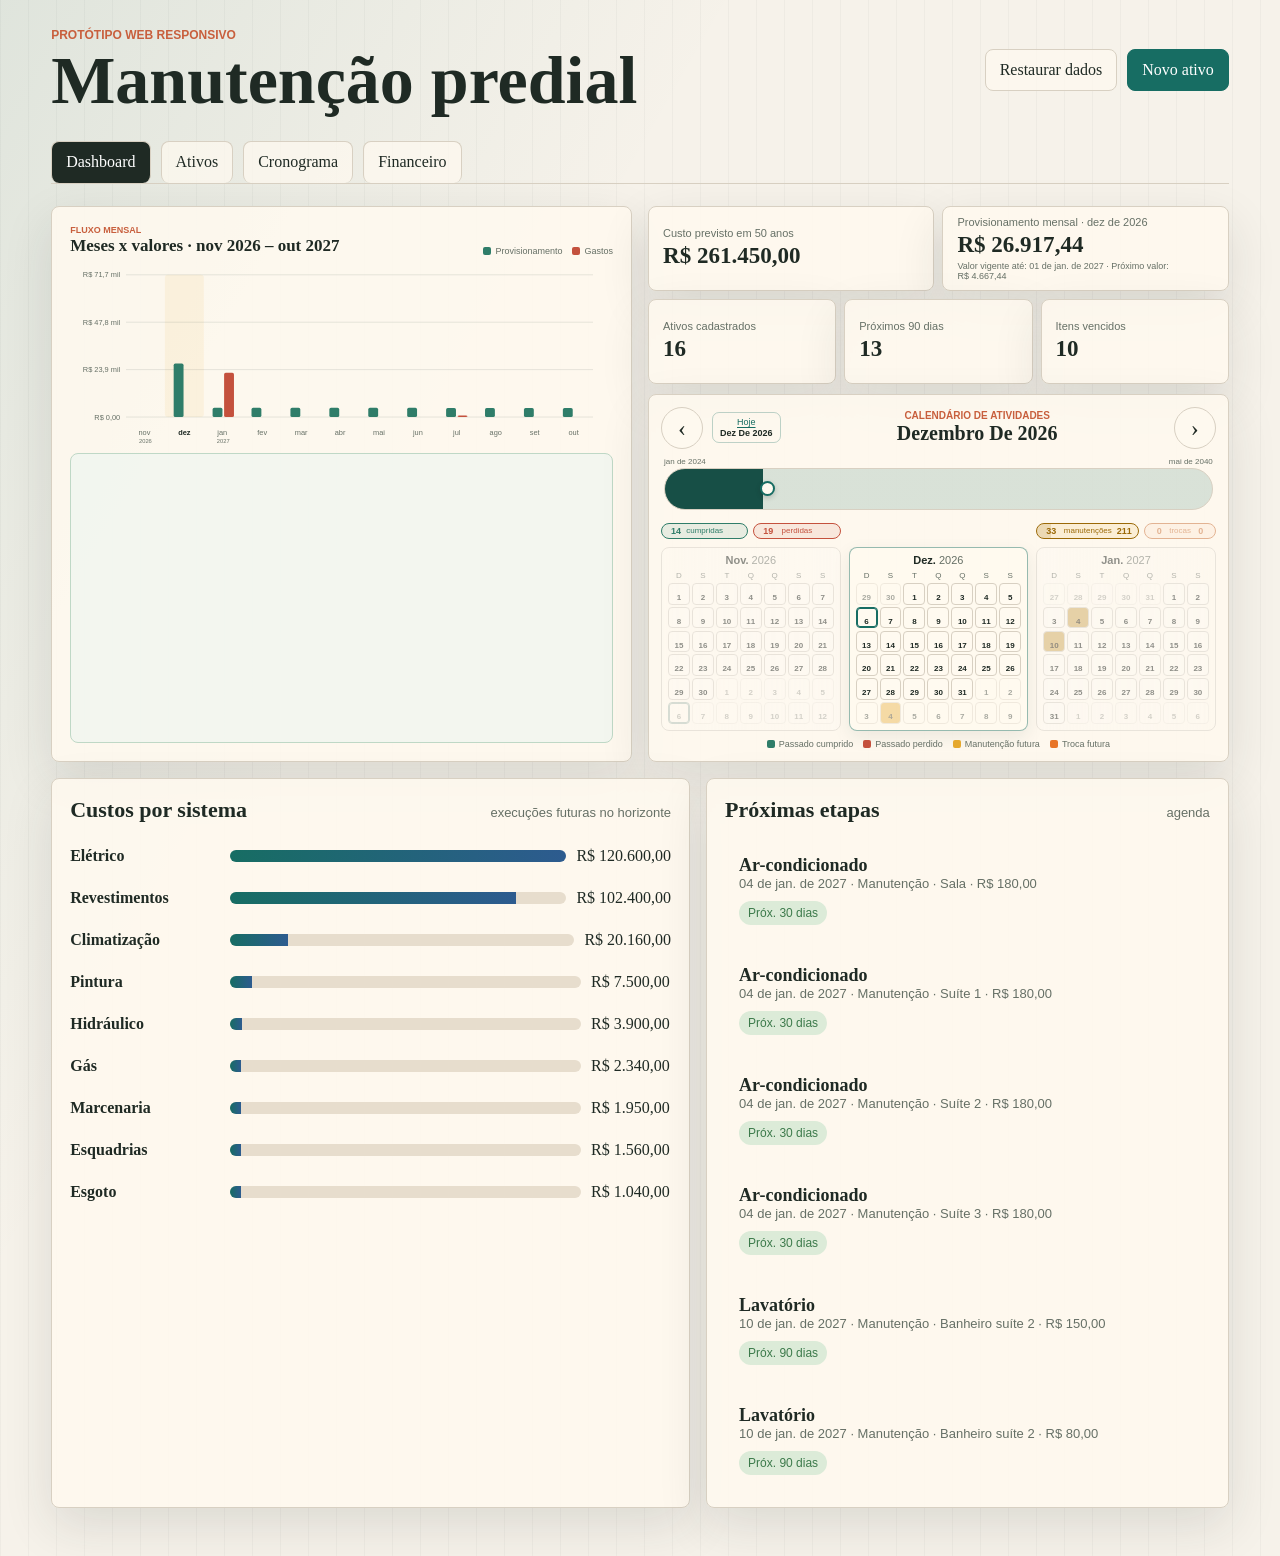
==== prototipo-manutencao-web/index.html @ 2c342749 "prototipo iniciado prototipo web based para app de gestao de manutencao predial." ====
<!doctype html>
<html lang="pt-BR">
  <head>
    <meta charset="utf-8" />
    <meta name="viewport" content="width=device-width, initial-scale=1" />
    <title>Manutencao Predial</title>
    <link rel="stylesheet" href="./styles.css" />
  </head>
  <body>
    <header class="app-header">
      <div>
        <p class="eyebrow">Protótipo web responsivo</p>
        <h1>Manutenção predial</h1>
      </div>
      <div class="header-actions">
        <button class="ghost-button" id="reset-data" type="button">Restaurar dados</button>
        <button class="primary-button" id="new-asset" type="button">Novo ativo</button>
      </div>
    </header>

    <main>
      <nav class="tabs" aria-label="Seções do aplicativo">
        <button class="tab active" data-view="dashboard" type="button">Dashboard</button>
        <button class="tab" data-view="assets" type="button">Ativos</button>
        <button class="tab" data-view="timeline" type="button">Cronograma</button>
        <button class="tab" data-view="finance" type="button">Financeiro</button>
      </nav>

      <section class="view active" id="dashboard-view">
        <div class="dashboard-overview">
          <section class="panel dashboard-chart-panel">
            <div class="dashboard-chart-header">
              <div>
                <p class="eyebrow">Fluxo mensal</p>
                <h2 id="dashboard-chart-title"></h2>
              </div>
              <div class="dashboard-chart-legend" aria-label="Legenda do gráfico">
                <span><i class="provision"></i>Provisionamento</span>
                <span><i class="execution"></i>Gastos</span>
              </div>
            </div>
            <div id="dashboard-monthly-chart" class="dashboard-monthly-chart"></div>
            <div id="calendar-detail" class="calendar-detail dashboard-action-detail"></div>
          </section>
          <div class="dashboard-finance-summary">
            <div class="kpi-grid" id="kpi-grid"></div>
            <section class="panel calendar-panel">
              <div class="calendar-header">
                <button class="icon-button" id="calendar-prev" type="button" aria-label="Mês anterior">‹</button>
                <button class="calendar-today-button" id="calendar-today" type="button">
                  <span>Hoje</span>
                  <strong id="calendar-today-date"></strong>
                </button>
                <div>
                  <p class="eyebrow">Calendário de atividades</p>
                  <h2 id="calendar-title"></h2>
                </div>
                <button class="icon-button" id="calendar-next" type="button" aria-label="Próximo mês">›</button>
              </div>
              <div class="calendar-slider-wrap">
                <div class="calendar-slider-labels">
                  <span id="calendar-slider-min"></span>
                  <span id="calendar-slider-max"></span>
                </div>
                <input id="calendar-slider" type="range" min="0" max="0" value="0" step="1" aria-label="Navegar pelo período do planejamento" />
              </div>
              <div id="calendar-flow-summary" class="calendar-flow-summary"></div>
              <div id="calendar-months" class="calendar-months"></div>
              <div class="calendar-legend" aria-label="Legenda do calendário">
                <span><i class="completed"></i>Passado cumprido</span>
                <span><i class="missed"></i>Passado perdido</span>
                <span><i class="future-maintenance"></i>Manutenção futura</span>
                <span><i class="future-replacement"></i>Troca futura</span>
              </div>
            </section>
          </div>
        </div>
        <div class="panel-grid">
          <section class="panel">
            <div class="panel-title">
              <h2>Custos por sistema</h2>
              <span>execuções futuras no horizonte</span>
            </div>
            <div id="system-bars" class="bar-list"></div>
          </section>
          <section class="panel">
            <div class="panel-title">
              <h2>Próximas etapas</h2>
              <span>agenda</span>
            </div>
            <div id="next-events" class="event-list"></div>
          </section>
        </div>
      </section>

      <section class="view" id="assets-view">
        <div class="toolbar">
          <label class="search-box">
            <span>Buscar</span>
            <input id="asset-search" type="search" placeholder="Ambiente, sistema, ativo..." />
          </label>
          <label class="select-box">
            <span>Sistema</span>
            <select id="system-filter"></select>
          </label>
          <label class="select-box">
            <span>Ordenar por</span>
            <select id="asset-sort">
              <option value="alphabetical">Ordem alfabética</option>
              <option value="start-date">Data inicial</option>
              <option value="end-date">Data final</option>
              <option value="last-maintenance">Última manutenção</option>
              <option value="next-maintenance">Próxima manutenção</option>
              <option value="cycles-asc">Total de ciclos crescente</option>
              <option value="cycles-desc">Total de ciclos decrescente</option>
              <option value="life-asc">Expectativa de vida crescente</option>
              <option value="life-desc">Expectativa de vida decrescente</option>
              <option value="provision-asc">Provisionamento mensal crescente</option>
              <option value="provision-desc">Provisionamento mensal decrescente</option>
              <option value="value-desc">Valor decrescente</option>
              <option value="value-asc">Valor crescente</option>
            </select>
          </label>
        </div>
        <div id="asset-list" class="asset-list"></div>
      </section>

      <section class="view" id="timeline-view">
        <div class="toolbar">
          <label class="select-box">
            <span>Horizonte de planejamento (anos)</span>
            <input id="planning-horizon" min="1" type="number" value="50" />
          </label>
          <label class="select-box">
            <span>Ano</span>
            <select id="year-filter"></select>
          </label>
          <label class="select-box">
            <span>Status</span>
            <select id="status-filter">
              <option value="">Todos</option>
              <option>Vencido</option>
              <option>Próx. 30 dias</option>
              <option>Próx. 90 dias</option>
              <option>Programado</option>
            </select>
          </label>
        </div>
        <div id="timeline-list" class="timeline-list"></div>
      </section>

      <section class="view" id="finance-view">
        <div class="panel">
          <div class="panel-title">
            <h2>Execução x provisionamento</h2>
            <span>por mês e por ano</span>
          </div>
          <div id="year-bars" class="year-bars"></div>
        </div>
        <div class="panel finance-panel">
          <div class="panel-title">
            <h2>Fluxo mensal</h2>
            <span>provisão e execução</span>
          </div>
          <div class="finance-controls">
            <label>
              Condominos
              <input id="owners-input" min="1" type="number" value="20" />
            </label>
            <label>
              Reserva inicial
              <input id="reserve-input" min="0" step="500" type="number" value="0" />
            </label>
          </div>
          <div id="finance-table" class="finance-table"></div>
        </div>
      </section>
    </main>

    <dialog id="asset-dialog">
      <form method="dialog" id="asset-form">
        <div class="dialog-header">
          <div>
            <p class="eyebrow">Cadastro</p>
            <h2 id="dialog-title">Novo ativo</h2>
          </div>
          <button class="icon-button" value="cancel" type="submit" aria-label="Fechar">×</button>
        </div>

        <input id="asset-id" type="hidden" />
        <div class="form-grid">
          <label class="choice-field">Ambiente <select id="asset-ambiente" required></select><input class="new-choice" id="asset-ambiente-new" placeholder="Novo ambiente" /></label>
          <label class="choice-field">Sistema <select id="asset-sistema" required></select><input class="new-choice" id="asset-sistema-new" placeholder="Novo sistema" /></label>
          <label class="choice-field">Ativo <select id="asset-ativo" required></select><input class="new-choice" id="asset-ativo-new" placeholder="Novo ativo" /></label>
          <label class="choice-field">Componente <select id="asset-componente"></select><input class="new-choice" id="asset-componente-new" placeholder="Novo componente" /></label>
          <label class="choice-field">Ação prevista <select id="asset-acao"></select><input class="new-choice" id="asset-acao-new" placeholder="Nova ação prevista" /></label>
          <label>Periodicidade (meses) <input id="asset-periodicidade" min="1" type="number" /></label>
          <label>Última manutenção <input id="asset-ultima" type="date" /></label>
          <label>Custo unitário <span class="money-input"><span>R$</span><input id="asset-custo" inputmode="decimal" placeholder="0,00" type="text" /></span></label>
          <label>Data de instalação <input id="asset-instalacao" type="date" /></label>
          <label>Expectativa de vida (anos) <input id="asset-vida" min="1" type="number" /></label>
          <label>Valor do ativo <span class="money-input"><span>R$</span><input id="asset-valor" inputmode="decimal" placeholder="0,00" type="text" /></span></label>
          <fieldset class="life-end-field">
            <legend>Ao fim da vida</legend>
            <label><input id="asset-renovar" name="asset-fim-vida" type="radio" value="renovar" checked /> Renovar</label>
            <label><input id="asset-encerrar" name="asset-fim-vida" type="radio" value="encerrar" /> Encerrar</label>
          </fieldset>
          <label>Total de ciclos <input id="asset-ciclos" min="1" type="number" value="1" /></label>
          <label class="choice-field">Prioridade <select id="asset-prioridade"></select><input class="new-choice" id="asset-prioridade-new" placeholder="Nova prioridade" /></label>
          <label class="choice-field">Responsável <select id="asset-responsavel"></select><input class="new-choice" id="asset-responsavel-new" placeholder="Novo responsável" /></label>
        </div>

        <section class="asset-summary" id="asset-summary">
          Preencha data de instalação, vida útil, periodicidade e custos para ver o resumo.
        </section>

        <label class="photo-field">
          Foto do ativo ou ocorrência
          <input id="asset-foto" accept="image/*" capture="environment" type="file" />
          <span>Use a câmera do celular ou selecione uma imagem.</span>
        </label>
        <img id="photo-preview" class="photo-preview" alt="" />

        <menu class="dialog-actions">
          <button class="danger-button" id="delete-asset" type="button">Excluir ativo</button>
          <button class="ghost-button" value="cancel" type="submit">Cancelar</button>
          <button class="primary-button" id="save-asset" value="default" type="button">Salvar</button>
        </menu>
      </form>
    </dialog>

    <script src="./data/seed-data.js"></script>
    <script src="./app.js"></script>
  </body>
</html>
---- prototipo-manutencao-web/styles.css ----
:root {
  --paper: #f6f2ea;
  --ink: #1f2a24;
  --muted: #667066;
  --line: #d8d0c2;
  --panel: #fffaf0;
  --accent: #176d63;
  --accent-2: #c85f3d;
  --accent-3: #2d5b8f;
  --warn: #a94725;
  --ok: #3c7a4b;
  --shadow: 0 18px 50px rgba(36, 44, 39, 0.12);
}

* {
  box-sizing: border-box;
}

body {
  margin: 0;
  background:
    linear-gradient(120deg, rgba(23, 109, 99, 0.10), transparent 34%),
    repeating-linear-gradient(90deg, rgba(31, 42, 36, 0.035) 0 1px, transparent 1px 28px),
    var(--paper);
  color: var(--ink);
  font-family: Georgia, "Times New Roman", serif;
}

button,
input,
select {
  font: inherit;
}

.app-header {
  display: flex;
  align-items: center;
  justify-content: space-between;
  gap: 20px;
  padding: 28px clamp(18px, 4vw, 54px) 18px;
}

.eyebrow {
  color: var(--accent-2);
  font-family: "Segoe UI", sans-serif;
  font-size: 12px;
  font-weight: 700;
  letter-spacing: 0;
  margin: 0 0 6px;
  text-transform: uppercase;
}

h1,
h2,
p {
  margin-top: 0;
}

h1 {
  font-size: clamp(34px, 6vw, 68px);
  line-height: 0.95;
  margin-bottom: 0;
}

h2 {
  font-size: 22px;
  margin-bottom: 0;
}

main {
  padding: 0 clamp(18px, 4vw, 54px) 48px;
}

.header-actions,
.toolbar,
.tabs,
.dialog-actions,
.finance-controls {
  display: flex;
  gap: 10px;
}

.primary-button,
.ghost-button,
.danger-button,
.tab,
.icon-button {
  border: 1px solid var(--line);
  border-radius: 8px;
  cursor: pointer;
  min-height: 42px;
  padding: 10px 14px;
}

.primary-button {
  background: var(--accent);
  border-color: var(--accent);
  color: white;
}

.ghost-button,
.danger-button,
.tab,
.icon-button {
  background: rgba(255, 250, 240, 0.72);
  color: var(--ink);
}

.danger-button {
  border-color: #d49a83;
  color: var(--warn);
}

.danger-button:hover,
.danger-button:focus {
  background: #f7d7c7;
}

.tabs {
  border-bottom: 1px solid var(--line);
  flex-wrap: wrap;
  margin: 10px 0 22px;
}

.tab {
  border-bottom: 0;
}

.tab.active {
  background: var(--ink);
  color: white;
}

.view {
  display: none;
}

.view.active {
  display: block;
}

.dashboard-overview {
  align-items: stretch;
  display: grid;
  gap: 16px;
  grid-template-columns: minmax(0, 1fr) minmax(0, 1fr);
  margin-bottom: 16px;
}

.kpi-grid {
  display: grid;
  gap: 8px;
  grid-template-columns: repeat(6, minmax(0, 1fr));
  grid-template-rows: 1fr 1fr;
}

.dashboard-finance-summary {
  display: grid;
  gap: 10px;
  grid-template-rows: auto 1fr;
  min-width: 0;
}

.kpi:nth-child(1),
.kpi:nth-child(2) {
  grid-column: span 3;
}

.kpi:nth-child(n + 3) {
  grid-column: span 2;
}

.kpi,
.panel,
.asset-card,
.timeline-item {
  background: rgba(255, 250, 240, 0.88);
  border: 1px solid var(--line);
  border-radius: 8px;
  box-shadow: var(--shadow);
}

.kpi {
  align-content: center;
  display: grid;
  min-height: 58px;
  padding: 9px 14px;
}

.kpi span {
  color: var(--muted);
  display: block;
  font-family: "Segoe UI", sans-serif;
  font-size: 11px;
  margin-bottom: 3px;
}

.kpi strong {
  font-size: clamp(18px, 1.8vw, 24px);
}

.kpi small {
  color: var(--muted);
  display: block;
  font-family: "Segoe UI", sans-serif;
  font-size: 9px;
  margin-top: 3px;
}

.dashboard-chart-panel {
  display: flex;
  flex-direction: column;
  height: 100%;
  min-width: 0;
  padding: 12px 14px 8px;
}

.dashboard-chart-header {
  align-items: end;
  display: flex;
  gap: 12px;
  justify-content: space-between;
  margin-bottom: 4px;
}

.dashboard-chart-header h2 {
  font-size: 17px;
  margin: 0;
}

.dashboard-chart-header .eyebrow {
  font-size: 9px;
  margin-bottom: 1px;
}

.dashboard-chart-legend {
  display: flex;
  flex-wrap: wrap;
  gap: 5px 10px;
  justify-content: flex-end;
}

.dashboard-chart-legend span {
  align-items: center;
  color: var(--muted);
  display: flex;
  font-family: "Segoe UI", sans-serif;
  font-size: 9px;
  gap: 4px;
}

.dashboard-chart-legend i {
  border-radius: 2px;
  display: block;
  height: 8px;
  width: 8px;
}

.dashboard-chart-legend .provision,
.chart-bar.provision {
  background: #2f7d69;
  fill: #2f7d69;
}

.dashboard-chart-legend .execution,
.chart-bar.execution {
  background: #c4513d;
  fill: #c4513d;
}

.dashboard-monthly-chart {
  align-items: center;
  display: flex;
  flex: 0 0 auto;
  min-height: 150px;
  width: 100%;
}

.dashboard-monthly-chart svg {
  display: block;
  height: auto;
  max-height: 185px;
  overflow: visible;
  width: 100%;
}

.chart-grid-line {
  stroke: rgba(56, 72, 64, 0.15);
  stroke-width: 1;
}

.chart-axis-value,
.chart-month-label {
  fill: var(--muted);
  font-family: "Segoe UI", sans-serif;
  font-size: 9px;
}

.chart-month-label.selected {
  fill: var(--ink);
  font-weight: 700;
}

.chart-month-year {
  fill: var(--muted);
  font-size: 7px;
  font-weight: 400;
}

.chart-selected-month {
  fill: rgba(229, 168, 46, 0.09);
}

.chart-bar {
  transition: filter 150ms ease, opacity 150ms ease;
}

.chart-bar:hover {
  filter: saturate(1.25) brightness(0.92);
}

.panel-grid {
  display: grid;
  gap: 16px;
  grid-template-columns: 1.1fr 0.9fr;
}

.panel {
  padding: 18px;
}

.calendar-panel {
  min-width: 0;
  padding: 12px;
}

.calendar-header {
  align-items: center;
  display: grid;
  gap: 9px;
  grid-template-columns: auto auto 1fr auto;
  margin-bottom: 8px;
  text-align: center;
}

.calendar-header h2 {
  font-size: 20px;
  text-transform: capitalize;
}

.calendar-header .eyebrow {
  font-size: 10px;
  margin-bottom: 1px;
}

.calendar-today-button {
  background: transparent;
  border: 1px solid rgba(23, 109, 99, 0.28);
  border-radius: 7px;
  color: var(--accent);
  display: grid;
  font-family: "Segoe UI", sans-serif;
  gap: 1px;
  min-width: 58px;
  padding: 4px 7px;
}

.calendar-today-button:hover,
.calendar-today-button:focus {
  background: rgba(23, 109, 99, 0.08);
  color: var(--accent-2);
}

.calendar-today-button span {
  font-size: 9px;
  text-decoration: underline;
  text-underline-offset: 2px;
}

.calendar-today-button strong {
  color: var(--ink);
  font-size: 9px;
  text-transform: capitalize;
}

.calendar-header .icon-button:disabled {
  cursor: not-allowed;
  opacity: 0.22;
}

.calendar-slider-wrap {
  margin: 0 3px 9px;
}

.calendar-slider-labels {
  align-items: baseline;
  color: var(--muted);
  display: grid;
  font-family: "Segoe UI", sans-serif;
  font-size: 8px;
  grid-template-columns: 1fr 1fr;
  margin-bottom: 2px;
}

.calendar-slider-labels span:last-child {
  text-align: right;
}

#calendar-slider {
  --real-progress: 0%;
  accent-color: var(--accent);
  appearance: none;
  background: linear-gradient(90deg, #174f46 0 var(--real-progress), rgba(23, 109, 99, 0.16) var(--real-progress) 100%);
  border-radius: 999px;
  cursor: pointer;
  height: 5px;
  margin: 0;
  padding: 0;
  width: 100%;
}

#calendar-slider::-webkit-slider-thumb {
  appearance: none;
  background: #fffaf0;
  border: 2px solid var(--accent);
  border-radius: 50%;
  box-shadow: 0 2px 5px rgba(31, 42, 36, 0.2);
  height: 15px;
  width: 15px;
}

#calendar-slider::-moz-range-thumb {
  background: #fffaf0;
  border: 2px solid var(--accent);
  border-radius: 50%;
  box-shadow: 0 2px 5px rgba(31, 42, 36, 0.2);
  height: 13px;
  width: 13px;
}

.calendar-flow-summary {
  align-items: stretch;
  display: grid;
  gap: 8px;
  grid-template-columns: repeat(3, minmax(0, 1fr));
  margin: 0 0 8px;
}

.calendar-flow {
  display: grid;
  gap: 5px;
  grid-template-columns: repeat(2, minmax(0, 1fr));
  min-width: 0;
}

.calendar-flow.future {
  grid-template-columns: minmax(0, 1.3fr) minmax(0, 0.9fr);
}

.flow-item {
  --flow-progress: 0%;
  align-items: center;
  border: 1px solid currentColor;
  border-radius: 999px;
  display: grid;
  font-family: "Segoe UI", sans-serif;
  gap: 3px;
  grid-template-columns: 16px minmax(0, 1fr) 16px;
  justify-items: center;
  line-height: normal;
  overflow: hidden;
  padding: 2px 6px;
  position: relative;
  width: 100%;
}

.flow-item > *:not(.flow-progress) {
  position: relative;
  z-index: 1;
}

.flow-item strong {
  font-size: 9px;
}

.flow-item small {
  color: inherit;
  font-size: 8px;
  overflow: hidden;
  text-align: center;
  text-overflow: ellipsis;
  white-space: nowrap;
}

.flow-item:disabled {
  cursor: not-allowed;
  opacity: 0.42;
}

.flow-item:not(:disabled):hover,
.flow-item:not(:disabled):focus {
  filter: saturate(1.2) brightness(0.96);
  outline: 1px solid currentColor;
  outline-offset: 1px;
}

.calendar-flow.past .flow-item {
  grid-template-columns: 16px minmax(0, 1fr) 16px;
}

.calendar-flow.past .flow-item::after {
  content: "";
  grid-column: 3;
}

.flow-progress {
  background: currentColor;
  inset: 0 auto 0 0;
  opacity: 0.16;
  position: absolute;
  width: var(--flow-progress);
}

.flow-item.completed {
  background: rgba(47, 125, 105, 0.1);
  color: #2f7d69;
}

.flow-item.missed {
  background: rgba(196, 81, 61, 0.1);
  color: #c4513d;
}

.flow-item.maintenance {
  background: rgba(229, 168, 46, 0.13);
  color: #9b6907;
}

.flow-item.replacement {
  background: rgba(232, 117, 40, 0.12);
  color: #bd5617;
}

.calendar-months {
  display: grid;
  gap: 8px;
  grid-template-columns: repeat(3, minmax(0, 1fr));
}

.calendar-month {
  background: rgba(255, 250, 240, 0.66);
  border: 1px solid var(--line);
  border-radius: 8px;
  min-width: 0;
  padding: 6px;
}

.calendar-month.unavailable {
  background: transparent;
  border-color: transparent;
  box-shadow: none;
}

.calendar-month.previous {
  background: linear-gradient(90deg, rgba(255, 250, 240, 0.3), rgba(255, 250, 240, 0.72));
}

.calendar-month.next {
  background: linear-gradient(90deg, rgba(255, 250, 240, 0.72), rgba(255, 250, 240, 0.3));
}

.calendar-month.previous,
.calendar-month.next {
  filter: saturate(0.6);
  opacity: 0.5;
}

.calendar-month.current {
  border-color: rgba(23, 109, 99, 0.45);
  box-shadow: 0 6px 18px rgba(27, 55, 48, 0.08);
}

.calendar-month h3 {
  font-family: "Segoe UI", sans-serif;
  font-size: 11px;
  margin: 0 0 5px;
  text-align: center;
  text-transform: capitalize;
}

.calendar-month h3 span {
  color: var(--muted);
  font-weight: 400;
}

.calendar-weekdays,
.calendar-grid {
  display: grid;
  gap: 2px;
  grid-template-columns: repeat(7, minmax(0, 1fr));
}

.calendar-weekdays {
  color: var(--muted);
  font-family: "Segoe UI", sans-serif;
  font-size: 8px;
  margin-bottom: 3px;
  text-align: center;
}

.calendar-day {
  aspect-ratio: 1;
  background: rgba(255, 250, 240, 0.72);
  border: 1px solid var(--line);
  border-radius: 4px;
  color: var(--ink);
  cursor: pointer;
  min-height: 17px;
  padding: 2px;
  position: relative;
  text-align: center;
}

.calendar-day.unavailable {
  background: transparent;
  border-color: transparent;
}

.calendar-day.outside {
  opacity: 0.38;
}

.calendar-day.today {
  border-color: var(--accent);
  box-shadow: inset 0 0 0 1px var(--accent);
}

.calendar-day.has-events {
  background: var(--event-background);
  cursor: pointer;
}

.calendar-day.has-events.dark-text {
  color: #2b210b;
}

.calendar-day.has-events.light-text {
  color: #fff;
  text-shadow: 0 1px 1px rgba(40, 20, 10, 0.45);
}

.calendar-day.has-events:hover,
.calendar-day.has-events:focus,
.calendar-day.is-selected {
  border-color: #123f39;
  box-shadow: inset 0 0 0 1px #123f39;
  filter: saturate(1.18) brightness(0.98);
  outline: none;
}

.calendar-day-number {
  font-family: "Segoe UI", sans-serif;
  font-size: 8px;
  font-weight: 600;
}

.calendar-legend {
  display: flex;
  flex-wrap: wrap;
  gap: 5px 10px;
  justify-content: center;
  margin-top: 8px;
}

.calendar-legend span {
  align-items: center;
  color: var(--muted);
  display: flex;
  font-family: "Segoe UI", sans-serif;
  font-size: 9px;
  gap: 4px;
}

.calendar-legend i {
  border-radius: 2px;
  display: block;
  height: 8px;
  width: 8px;
}

.calendar-legend .completed {
  background: #2f7d69;
}

.calendar-legend .missed {
  background: #c4513d;
}

.calendar-legend .future-maintenance {
  background: #e5a82e;
}

.calendar-legend .future-replacement {
  background: #e87528;
}

.calendar-detail {
  background: #eef6f1;
  border: 1px solid #bfd8c6;
  border-radius: 8px;
  margin-top: 14px;
  min-height: 72px;
  padding: 10px 12px;
}

.dashboard-action-detail {
  flex: 1;
  margin-top: 8px;
  overflow-y: auto;
}

.dashboard-action-detail:empty {
  background: rgba(238, 246, 241, 0.62);
}

.calendar-detail.is-visible {
  display: block;
}

.calendar-detail ul {
  display: grid;
  gap: 2px;
  list-style: none;
  margin: 3px 0 0;
  padding: 0;
}

.calendar-detail li {
  border-top: 1px solid rgba(23, 109, 99, 0.18);
  padding-top: 3px;
}

.calendar-detail-summary {
  align-items: baseline;
  display: flex;
  gap: 8px;
  justify-content: space-between;
  margin-bottom: 5px;
}

.calendar-detail-summary > strong {
  font-size: 15px;
}

.calendar-detail-summary > span {
  font-family: "Segoe UI", sans-serif;
  font-size: 10px;
}

.calendar-action-groups {
  display: grid;
  gap: 7px;
}

.calendar-action-group header {
  align-items: center;
  border-radius: 5px;
  display: flex;
  font-family: "Segoe UI", sans-serif;
  justify-content: space-between;
  padding: 4px 7px;
}

.calendar-action-group header strong {
  font-size: 11px;
}

.calendar-action-group header span {
  font-size: 9px;
}

.calendar-action-group.maintenance header {
  background: rgba(229, 168, 46, 0.18);
  color: #765009;
}

.calendar-action-group.replacement header {
  background: rgba(232, 117, 40, 0.17);
  color: #9b4614;
}

.calendar-asset-link {
  align-items: center;
  display: grid;
  gap: 4px 8px;
  grid-template-columns: auto minmax(0, 1fr) auto auto;
  min-height: 22px;
}

.calendar-asset-link > strong {
  font-size: 12px;
}

.calendar-asset-link .detail-total {
  font-size: 11px;
}

.calendar-asset-link .meta {
  font-size: 9px;
  min-width: 0;
}

.calendar-event-status {
  border-radius: 999px;
  font-family: "Segoe UI", sans-serif;
  font-size: 8px;
  font-weight: 700;
  padding: 2px 5px;
}

.calendar-event-status.completed {
  background: rgba(47, 125, 105, 0.16);
  color: #246452;
}

.calendar-event-status.missed {
  background: rgba(196, 81, 61, 0.14);
  color: #a43f2f;
}

.panel-title {
  align-items: baseline;
  display: flex;
  justify-content: space-between;
  gap: 12px;
  margin-bottom: 18px;
}

.panel-title span {
  color: var(--muted);
  font-family: "Segoe UI", sans-serif;
  font-size: 13px;
}

.bar-row {
  display: grid;
  gap: 10px;
  grid-template-columns: minmax(95px, 150px) 1fr minmax(80px, auto);
  align-items: center;
  margin: 12px 0;
}

.system-bar-row {
  border-radius: 8px;
  cursor: pointer;
  margin-left: -6px;
  margin-right: -6px;
  padding: 6px;
}

.system-bar-row:hover,
.system-bar-row:focus,
.system-bar-row.is-active {
  background: rgba(23, 109, 99, 0.10);
  outline: none;
}

.system-cost-detail {
  color: var(--accent);
  display: block;
  font-family: "Segoe UI", sans-serif;
  font-size: 12px;
  font-weight: 700;
  margin-top: 5px;
}

.bar-track {
  background: #e7ddcd;
  border-radius: 999px;
  height: 12px;
  overflow: hidden;
}

.bar-fill {
  background: linear-gradient(90deg, var(--accent), var(--accent-3));
  height: 100%;
}

.event-list,
.asset-list,
.timeline-list {
  display: grid;
  gap: 12px;
}

.event,
.asset-card,
.timeline-item {
  padding: 14px;
}

.event strong,
.asset-card strong,
.timeline-item strong {
  display: block;
  font-size: 18px;
}

.meta {
  color: var(--muted);
  font-family: "Segoe UI", sans-serif;
  font-size: 13px;
}

.badge {
  border-radius: 999px;
  display: inline-block;
  font-family: "Segoe UI", sans-serif;
  font-size: 12px;
  margin-top: 10px;
  padding: 5px 9px;
}

.badge.vencido {
  background: #f7d7c7;
  color: var(--warn);
}

.badge.programado {
  background: #dcebd8;
  color: var(--ok);
}

.toolbar {
  align-items: end;
  flex-wrap: wrap;
  margin-bottom: 16px;
}

.search-box,
.select-box,
.finance-controls label,
.form-grid label,
.photo-field {
  color: var(--muted);
  display: grid;
  font-family: "Segoe UI", sans-serif;
  font-size: 13px;
  gap: 6px;
}

.search-box {
  flex: 1 1 260px;
}

input,
select,
.life-end-field {
  background: var(--panel);
  border: 1px solid var(--line);
  border-radius: 8px;
  color: var(--ink);
  min-height: 42px;
  padding: 9px 10px;
}

.money-input {
  align-items: center;
  background: var(--panel);
  border: 1px solid var(--line);
  border-radius: 8px;
  display: grid;
  grid-template-columns: auto 1fr;
  min-height: 42px;
  overflow: hidden;
}

.money-input > span {
  color: var(--accent);
  font-weight: 700;
  padding-left: 10px;
}

.money-input input {
  border: 0;
  border-radius: 0;
  min-width: 0;
  outline: none;
}

.money-input:focus-within {
  border-color: var(--accent);
  box-shadow: 0 0 0 2px rgba(23, 109, 99, 0.14);
}

.life-end-field {
  color: var(--muted);
  display: grid;
  font-family: "Segoe UI", sans-serif;
  font-size: 13px;
  gap: 8px;
  margin: 0;
}

.life-end-field legend {
  padding: 0 4px;
}

.life-end-field label {
  align-items: center;
  color: var(--ink);
  display: flex;
  gap: 8px;
}

.life-end-field input {
  min-height: auto;
}

.asset-card {
  align-items: center;
  display: grid;
  gap: 14px;
  grid-template-columns: 76px 1fr auto;
}

.asset-card-content {
  min-width: 0;
}

.asset-metrics {
  display: grid;
  gap: 8px;
  grid-template-columns: repeat(8, minmax(100px, 1fr));
  margin-top: 13px;
}

.asset-metrics > div {
  background: rgba(238, 246, 241, 0.72);
  border-left: 3px solid rgba(23, 109, 99, 0.45);
  min-width: 0;
  padding: 8px 9px;
}

.asset-metrics span,
.asset-metrics small {
  color: var(--muted);
  display: block;
  font-family: "Segoe UI", sans-serif;
  font-size: 11px;
}

.asset-metrics strong {
  font-size: 15px;
  margin-top: 3px;
  overflow-wrap: anywhere;
}

.asset-metrics small {
  margin-top: 3px;
}

.card-actions {
  display: flex;
  flex-wrap: wrap;
  gap: 8px;
  justify-content: flex-end;
}

.asset-card.is-focused {
  border-color: var(--accent-2);
  box-shadow: 0 0 0 3px rgba(200, 95, 61, 0.18), var(--shadow);
}

.detail-link {
  background: transparent;
  border: 0;
  color: inherit;
  cursor: pointer;
  display: block;
  font: inherit;
  padding: 0;
  text-align: left;
  width: 100%;
}

.detail-link:hover strong,
.detail-link:focus strong {
  color: var(--accent-2);
}

.detail-link:focus {
  outline: 2px solid rgba(200, 95, 61, 0.45);
  outline-offset: 4px;
}

.thumb {
  align-items: center;
  background: #e7ddcd;
  border-radius: 8px;
  color: var(--muted);
  display: flex;
  font-family: "Segoe UI", sans-serif;
  height: 76px;
  justify-content: center;
  overflow: hidden;
  width: 76px;
}

.thumb img {
  height: 100%;
  object-fit: cover;
  width: 100%;
}

.finance-year {
  border-top: 1px solid var(--line);
  padding: 16px 0 8px;
}

.finance-year:first-child {
  border-top: 0;
  padding-top: 0;
}

.finance-year h3 {
  font-size: 22px;
  margin: 0 0 12px;
}

.finance-split {
  display: grid;
  gap: 18px;
  grid-template-columns: 1fr 1fr;
}

.finance-column h4 {
  color: var(--muted);
  font-family: "Segoe UI", sans-serif;
  font-size: 12px;
  margin: 0 0 10px;
  text-transform: uppercase;
}

.month-row {
  display: grid;
  gap: 10px;
  grid-template-columns: 44px 1fr minmax(84px, auto);
  align-items: center;
  margin: 9px 0;
}

.month-row.is-clickable {
  border-radius: 8px;
  cursor: pointer;
  margin-left: -6px;
  margin-right: -6px;
  padding: 6px;
}

.month-row.is-clickable:hover,
.month-row.is-clickable:focus,
.month-row.is-active {
  background: rgba(200, 95, 61, 0.12);
  outline: none;
}

.month-row.is-empty {
  color: var(--muted);
}

.bar-fill.execution {
  background: linear-gradient(90deg, var(--accent-2), #d99a48);
}

.bar-fill.provision {
  background: linear-gradient(90deg, var(--accent), var(--accent-3));
}

.execution-detail {
  background: #fff3df;
  border: 1px solid #e3b983;
  border-radius: 8px;
  color: var(--ink);
  margin: 8px 0 14px;
  padding: 14px;
}

.execution-detail.inline {
  box-shadow: 0 12px 28px rgba(36, 44, 39, 0.10);
}

.execution-detail h3 {
  font-size: 20px;
  margin: 0 0 8px;
}

.execution-detail ul {
  display: grid;
  gap: 8px;
  list-style: none;
  margin: 12px 0 0;
  padding: 0;
}

.execution-detail li {
  border-top: 1px solid rgba(200, 95, 61, 0.22);
  padding-top: 8px;
}

.execution-detail strong {
  display: block;
}

.execution-detail .detail-total {
  color: var(--accent-2);
  font-family: "Segoe UI", sans-serif;
  font-weight: 700;
}

.timeline-item {
  display: grid;
  gap: 12px;
  grid-template-columns: 120px 1fr auto;
}

.timeline-date {
  color: var(--accent-2);
  font-size: 20px;
  font-weight: 700;
}

.year-bars {
  display: grid;
  gap: 8px;
}

.finance-panel {
  margin-top: 16px;
}

.finance-controls {
  flex-wrap: wrap;
  margin-bottom: 16px;
}

.finance-table {
  overflow-x: auto;
}

table {
  border-collapse: collapse;
  min-width: 640px;
  width: 100%;
}

th,
td {
  border-bottom: 1px solid var(--line);
  padding: 10px;
  text-align: left;
}

th {
  color: var(--muted);
  font-family: "Segoe UI", sans-serif;
  font-size: 12px;
  text-transform: uppercase;
}

dialog {
  border: 1px solid var(--line);
  border-radius: 10px;
  box-shadow: var(--shadow);
  max-width: 860px;
  width: min(92vw, 860px);
}

dialog::backdrop {
  background: rgba(31, 42, 36, 0.48);
}

.dialog-header {
  align-items: start;
  display: flex;
  justify-content: space-between;
  margin-bottom: 18px;
}

.icon-button {
  border-radius: 50%;
  font-size: 24px;
  height: 42px;
  line-height: 1;
  padding: 0;
  width: 42px;
}

.form-grid {
  display: grid;
  gap: 12px;
  grid-template-columns: repeat(2, minmax(0, 1fr));
}

.photo-field {
  border: 1px dashed var(--line);
  border-radius: 8px;
  margin-top: 14px;
  padding: 14px;
}

.choice-field .new-choice {
  display: none;
}

.choice-field.is-new .new-choice {
  display: block;
}

.asset-summary {
  background: #eef6f1;
  border: 1px solid #bfd8c6;
  border-radius: 8px;
  color: var(--ink);
  margin-top: 14px;
  padding: 14px;
}

.asset-summary h3 {
  font-size: 20px;
  margin: 0 0 10px;
}

.summary-grid {
  display: grid;
  gap: 10px;
  grid-template-columns: repeat(3, minmax(0, 1fr));
  margin-bottom: 12px;
}

.summary-kpi {
  background: rgba(255, 250, 240, 0.82);
  border: 1px solid rgba(23, 109, 99, 0.18);
  border-radius: 8px;
  padding: 10px;
}

.summary-kpi span {
  color: var(--muted);
  display: block;
  font-family: "Segoe UI", sans-serif;
  font-size: 12px;
}

.summary-kpi strong {
  display: block;
  font-size: 18px;
  margin-top: 4px;
}

.summary-dates {
  display: flex;
  flex-wrap: wrap;
  gap: 6px;
  margin-top: 10px;
}

.summary-dates span {
  background: #dcebd8;
  border-radius: 999px;
  color: var(--ok);
  font-family: "Segoe UI", sans-serif;
  font-size: 12px;
  padding: 5px 8px;
}

.schedule-heading {
  align-items: end;
  display: flex;
  gap: 12px;
  justify-content: space-between;
  margin: 16px 0 8px;
}

.schedule-heading strong,
.schedule-heading span {
  display: block;
}

.schedule-heading span,
.schedule-heading small {
  color: var(--muted);
  font-family: "Segoe UI", sans-serif;
  font-size: 11px;
}

.asset-event-checklist {
  display: grid;
  gap: 5px;
  max-height: 310px;
  overflow-y: auto;
  padding-right: 4px;
}

.asset-event-check {
  align-items: center;
  background: rgba(255, 250, 240, 0.82);
  border: 1px solid rgba(23, 109, 99, 0.16);
  border-radius: 7px;
  display: grid;
  gap: 8px;
  grid-template-columns: auto minmax(92px, 1fr) minmax(108px, 1fr) 62px 88px 82px;
  padding: 7px 9px;
}

.asset-event-check input {
  accent-color: #2f7d69;
  height: 17px;
  margin: 0;
  width: 17px;
}

.asset-event-check .event-type {
  border-radius: 999px;
  font-family: "Segoe UI", sans-serif;
  font-size: 10px;
  padding: 3px 7px;
  text-align: center;
}

.asset-event-check .event-type.maintenance {
  background: #f5d88b;
  color: #4b3708;
}

.asset-event-check .event-type.replacement {
  background: #f2b182;
  color: #542307;
}

.asset-event-check .event-date,
.asset-event-check .event-cycle,
.asset-event-check em {
  font-family: "Segoe UI", sans-serif;
  font-size: 11px;
}

.asset-event-check em {
  color: var(--muted);
  font-style: normal;
  text-align: right;
}

.asset-event-check.is-completed {
  background: rgba(47, 125, 105, 0.12);
  border-color: rgba(47, 125, 105, 0.42);
}

.asset-event-check.is-completed em {
  color: #2f7d69;
  font-weight: 700;
}

.asset-event-check.is-missed {
  background: rgba(196, 81, 61, 0.1);
  border-color: rgba(196, 81, 61, 0.4);
}

.asset-event-check.is-missed em {
  color: #a43f2f;
  font-weight: 700;
}

.asset-event-check.is-future {
  opacity: 0.72;
}

.asset-event-check.is-future input {
  cursor: not-allowed;
  filter: grayscale(0.8);
}

.photo-field span {
  color: var(--muted);
}

.photo-preview {
  border-radius: 8px;
  display: none;
  margin-top: 12px;
  max-height: 220px;
  object-fit: cover;
  width: 100%;
}

.dialog-actions {
  justify-content: end;
  margin-top: 18px;
  padding: 0;
}

.dialog-actions .danger-button {
  margin-right: auto;
}

@media (max-width: 820px) {
  .app-header,
  .asset-card,
  .timeline-item {
    align-items: stretch;
    grid-template-columns: 1fr;
  }

  .app-header,
  .header-actions {
    display: grid;
  }

  .dashboard-overview,
  .kpi-grid,
  .panel-grid,
  .form-grid,
  .summary-grid {
    grid-template-columns: 1fr;
  }

  .kpi-grid {
    grid-template-rows: none;
  }

  .kpi:nth-child(n) {
    grid-column: 1;
  }

  .bar-row,
  .month-row {
    grid-template-columns: 1fr;
  }

  .finance-split {
    grid-template-columns: 1fr;
  }

  .calendar-day {
    aspect-ratio: 1;
    min-height: 15px;
    padding: 2px;
  }

  .asset-card {
    display: grid;
  }

  .asset-metrics {
    grid-template-columns: repeat(2, minmax(0, 1fr));
  }

  .asset-metrics > div:last-child {
    grid-column: 1 / -1;
  }

  .asset-event-check {
    grid-template-columns: auto 1fr auto;
  }

  .asset-event-check .event-date,
  .asset-event-check .event-cycle,
  .asset-event-check strong {
    grid-column: 2 / -1;
  }

  .asset-event-check em {
    grid-column: 3;
    grid-row: 1;
  }

  .calendar-asset-link {
    grid-template-columns: 1fr auto;
  }

  .calendar-asset-link .meta {
    grid-column: 1 / -1;
  }

  .card-actions {
    justify-content: stretch;
  }

  .card-actions button {
    flex: 1;
  }

  .timeline-item {
    display: grid;
  }

  .thumb {
    height: 180px;
    width: 100%;
  }
}
  display: none;
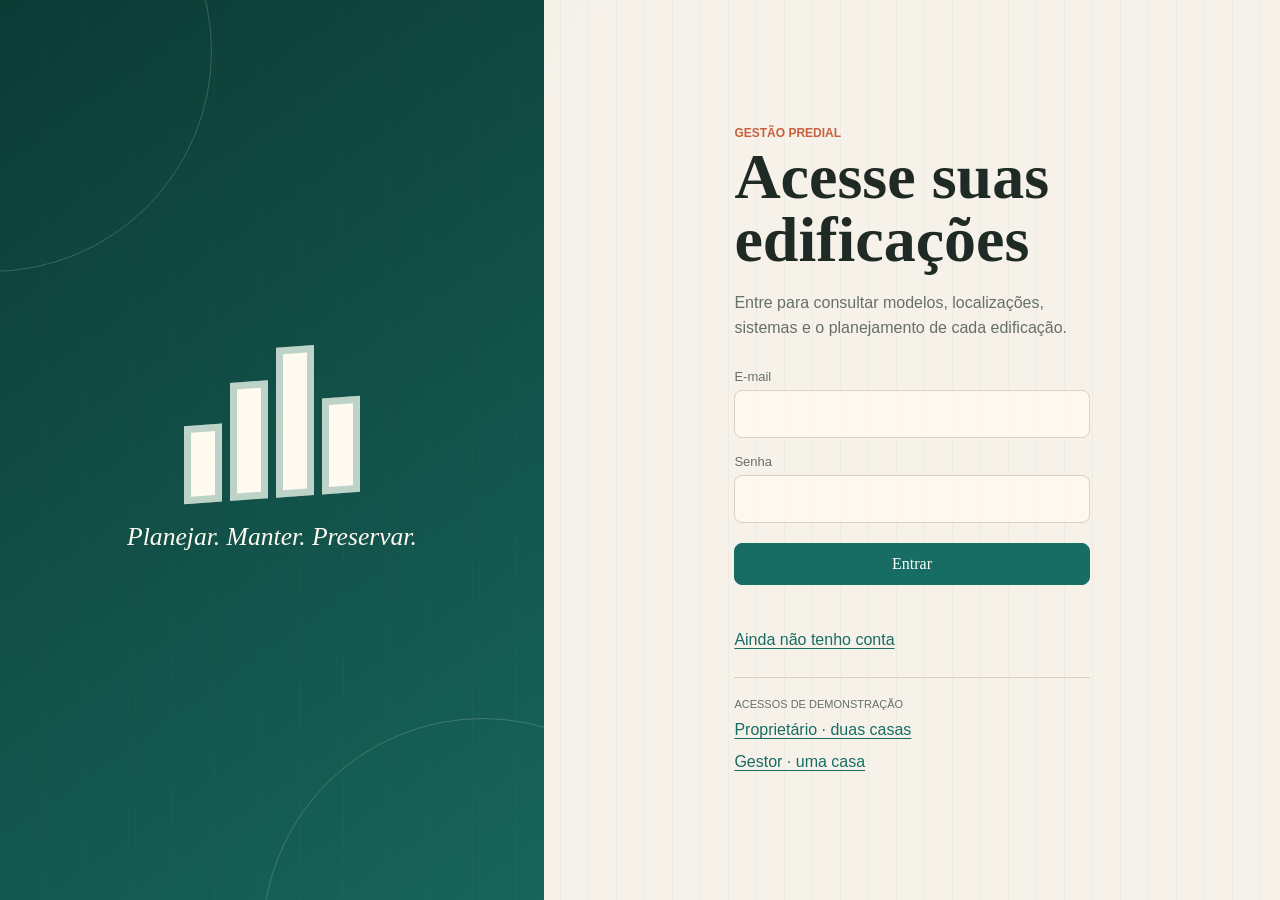
==== commit bea790d9: "criacao de database todo o sistema jogado para banco de dados no supabase. criacao de varios usuario" ====
--- a/prototipo-manutencao-web/index.html
+++ b/prototipo-manutencao-web/index.html
@@ -4,29 +4,82 @@
     <meta charset="utf-8" />
     <meta name="viewport" content="width=device-width, initial-scale=1" />
     <title>Manutencao Predial</title>
-    <link rel="stylesheet" href="./styles.css" />
+    <link rel="stylesheet" href="./styles.css?v=20260611-2" />
   </head>
-  <body>
+  <body class="auth-pending">
+    <section class="auth-screen" id="auth-screen" aria-labelledby="auth-title">
+      <div class="auth-visual" aria-hidden="true">
+        <div class="auth-building-mark">
+          <span></span><span></span><span></span><span></span>
+        </div>
+        <p>Planejar. Manter. Preservar.</p>
+      </div>
+      <div class="auth-card">
+        <div>
+          <p class="eyebrow">Gestão predial</p>
+          <h1 id="auth-title">Acesse suas edificações</h1>
+          <p class="auth-intro">Entre para consultar modelos, localizações, sistemas e o planejamento de cada edificação.</p>
+        </div>
+        <form id="login-form" class="auth-form">
+          <label class="signup-only">
+            Nome
+            <input id="signup-name" type="text" autocomplete="name" />
+          </label>
+          <label>
+            E-mail
+            <input id="login-email" type="email" autocomplete="username" required />
+          </label>
+          <label>
+            Senha
+            <input id="login-password" type="password" autocomplete="current-password" required />
+          </label>
+          <label class="signup-only">
+            Confirmar senha
+            <input id="signup-password-confirmation" type="password" autocomplete="new-password" />
+          </label>
+          <button class="primary-button auth-submit" id="login-submit" type="submit">Entrar</button>
+          <p class="auth-message" id="auth-message" role="status"></p>
+        </form>
+        <button class="auth-mode-toggle" id="auth-mode-toggle" type="button">Ainda não tenho conta</button>
+        <div class="demo-access">
+          <span>Acessos de demonstração</span>
+          <button type="button" data-demo-user="owner">Proprietário · duas casas</button>
+          <button type="button" data-demo-user="manager">Gestor · uma casa</button>
+        </div>
+      </div>
+    </section>
+
     <header class="app-header">
       <div>
         <p class="eyebrow">Protótipo web responsivo</p>
         <h1>Manutenção predial</h1>
       </div>
       <div class="header-actions">
-        <button class="ghost-button" id="reset-data" type="button">Restaurar dados</button>
+        <div class="session-user">
+          <span>Conectado como</span>
+          <strong id="session-user-name"></strong>
+        </div>
+        <button class="ghost-button" id="logout-button" type="button">Sair</button>
+        <button class="ghost-button" id="reset-data" type="button">Recarregar dados</button>
         <button class="primary-button" id="new-asset" type="button">Novo ativo</button>
       </div>
     </header>
 
     <main>
       <nav class="tabs" aria-label="Seções do aplicativo">
-        <button class="tab active" data-view="dashboard" type="button">Dashboard</button>
-        <button class="tab" data-view="assets" type="button">Ativos</button>
+        <button class="tab active" data-view="buildings" type="button">Edificações</button>
+        <button class="tab" data-view="dashboard" type="button">Dashboard</button>
         <button class="tab" data-view="timeline" type="button">Cronograma</button>
         <button class="tab" data-view="finance" type="button">Financeiro</button>
+        <button class="tab" data-view="assets" type="button">Ativos</button>
+        <button class="tab" data-view="systems" type="button">Sistemas</button>
       </nav>
 
-      <section class="view active" id="dashboard-view">
+      <section class="view" id="dashboard-view">
+        <section class="report-building-filter">
+          <div><span>Edificações consideradas</span><strong id="dashboard-building-summary"></strong></div>
+          <div class="building-checks" id="dashboard-building-filter"></div>
+        </section>
         <div class="dashboard-overview">
           <section class="panel dashboard-chart-panel">
             <div class="dashboard-chart-header">
@@ -93,7 +146,55 @@
         </div>
       </section>
 
+      <section class="view active" id="buildings-view">
+        <div class="section-heading">
+          <div>
+            <p class="eyebrow">Estrutura física</p>
+            <h2>Edificações e localizações</h2>
+            <p>Cadastre os prédios e organize pavimentos, unidades, ambientes e áreas técnicas em uma árvore.</p>
+          </div>
+          <button class="primary-button" id="new-building" type="button">Nova edificação</button>
+        </div>
+        <div id="buildings-message" class="data-message" role="status"></div>
+        <div id="buildings-list" class="buildings-list"></div>
+      </section>
+
+      <section class="view" id="systems-view">
+        <div class="section-heading">
+          <div>
+            <p class="eyebrow">Biblioteca técnica</p>
+            <h2>Sistemas da edificação</h2>
+            <p>Use a classificação da NBR 15575 e normas complementares como base do cadastro.</p>
+          </div>
+          <label class="select-box building-system-filter">
+            <span>Edificação</span>
+            <select id="systems-building-filter"></select>
+          </label>
+        </div>
+        <div class="systems-layout">
+          <section class="panel standards-panel">
+            <div class="panel-title">
+              <h2>Catálogo normativo</h2>
+              <span>sugestões para cadastro</span>
+            </div>
+            <div id="standards-catalog" class="standards-catalog"></div>
+          </section>
+          <section class="panel">
+            <div class="panel-title">
+              <h2>Sistemas cadastrados</h2>
+              <button class="ghost-button" id="new-custom-system" type="button">Sistema personalizado</button>
+            </div>
+            <div id="systems-message" class="data-message" role="status"></div>
+            <div id="building-systems-list" class="building-systems-list"></div>
+          </section>
+        </div>
+      </section>
+
       <section class="view" id="assets-view">
+        <section class="report-building-filter">
+          <div><span>Edificações consideradas</span><strong id="assets-building-summary"></strong></div>
+          <div class="building-checks" id="assets-building-filter"></div>
+        </section>
         <div class="toolbar">
           <label class="search-box">
             <span>Buscar</span>
@@ -126,10 +227,15 @@
       </section>
 
       <section class="view" id="timeline-view">
+        <section class="report-building-filter">
+          <div><span>Edificações consideradas</span><strong id="timeline-building-summary"></strong></div>
+          <div class="building-checks" id="timeline-building-filter"></div>
+        </section>
         <div class="toolbar">
           <label class="select-box">
-            <span>Horizonte de planejamento (anos)</span>
-            <input id="planning-horizon" min="1" type="number" value="50" />
+            <span>Horizonte das edificações selecionadas (anos)</span>
+            <input id="planning-horizon" min="1" type="number" placeholder="Vários" />
+            <small id="planning-horizon-note"></small>
           </label>
           <label class="select-box">
             <span>Ano</span>
@@ -146,10 +252,41 @@
             </select>
           </label>
         </div>
+        <section class="panel timeline-calendar-panel">
+          <div class="timeline-calendar-header">
+            <button class="icon-button" id="timeline-calendar-prev" type="button" aria-label="Meses anteriores">‹</button>
+            <div>
+              <p class="eyebrow">Calendário do cronograma</p>
+              <h2 id="timeline-calendar-title"></h2>
+            </div>
+            <button class="calendar-today-button" id="timeline-calendar-today" type="button">
+              <span>Hoje</span>
+              <strong id="timeline-calendar-today-date"></strong>
+            </button>
+            <button class="icon-button" id="timeline-calendar-next" type="button" aria-label="Próximos meses">›</button>
+          </div>
+          <div class="timeline-calendar-slider">
+            <span id="timeline-calendar-min"></span>
+            <input id="timeline-calendar-range" type="range" min="0" max="0" value="0" step="1" aria-label="Navegar pelo calendário do cronograma" />
+            <span id="timeline-calendar-max"></span>
+          </div>
+          <div id="timeline-calendar-months" class="timeline-calendar-months"></div>
+          <div class="calendar-legend" aria-label="Legenda do calendário">
+            <span><i class="completed"></i>Passado cumprido</span>
+            <span><i class="missed"></i>Passado perdido</span>
+            <span><i class="future-maintenance"></i>Manutenção futura</span>
+            <span><i class="future-replacement"></i>Troca futura</span>
+          </div>
+        </section>
         <div id="timeline-list" class="timeline-list"></div>
       </section>
 
       <section class="view" id="finance-view">
+        <section class="report-building-filter">
+          <div><span>Edificações consideradas</span><strong id="finance-building-summary"></strong></div>
+          <div class="building-checks" id="finance-building-filter"></div>
+        </section>
+        <div class="data-message success" id="finance-horizon-summary"></div>
         <div class="panel">
           <div class="panel-title">
             <h2>Execução x provisionamento</h2>
@@ -177,6 +314,85 @@
       </section>
     </main>
 
+    <dialog id="building-dialog">
+      <form method="dialog" id="building-form">
+        <div class="dialog-header">
+          <div>
+            <p class="eyebrow" id="building-dialog-eyebrow">Nova estrutura</p>
+            <h2 id="building-dialog-title">Criar edificação</h2>
+          </div>
+          <button class="icon-button" value="cancel" type="submit" aria-label="Fechar">×</button>
+        </div>
+        <input id="building-id" type="hidden" />
+        <div class="form-grid">
+          <label>Nome <input id="building-name" required placeholder="Ex.: Edifício Costalima" /></label>
+          <label>Identificação <input id="building-code" required placeholder="Ex.: BLOCO-A" /></label>
+          <label>Tipo <select id="building-type" required></select></label>
+          <label class="wide-field">Endereço <input id="building-address" placeholder="Rua, número, complemento, bairro, cidade e UF" /></label>
+          <label>Início da supervisão <input id="building-supervision-start" type="date" /></label>
+          <label>Horizonte de planejamento (anos) <input id="building-planning-horizon" min="1" type="number" value="50" /></label>
+        </div>
+        <menu class="dialog-actions">
+          <button class="ghost-button" value="cancel" type="submit">Cancelar</button>
+          <button class="primary-button" id="save-building" value="default" type="button">Criar edificação</button>
+        </menu>
+      </form>
+    </dialog>
+
+    <dialog id="location-dialog">
+      <form method="dialog" id="location-form">
+        <div class="dialog-header">
+          <div>
+            <p class="eyebrow">Árvore da edificação</p>
+            <h2 id="location-dialog-title">Nova localização</h2>
+          </div>
+          <button class="icon-button" value="cancel" type="submit" aria-label="Fechar">×</button>
+        </div>
+        <input id="location-id" type="hidden" />
+        <input id="location-building-id" type="hidden" />
+        <div class="form-grid">
+          <label>Nome <input id="location-name" required placeholder="Ex.: 2º pavimento" /></label>
+          <label>Tipo
+            <select id="location-type" required>
+              <option value="bloco">Bloco</option>
+              <option value="pavimento">Pavimento</option>
+              <option value="unidade">Unidade</option>
+              <option value="ambiente" selected>Ambiente</option>
+              <option value="area_comum">Área comum</option>
+              <option value="area_tecnica">Área técnica</option>
+              <option value="area_externa">Área externa</option>
+            </select>
+          </label>
+          <label>Localização superior <select id="location-parent"></select></label>
+        </div>
+        <menu class="dialog-actions">
+          <button class="ghost-button" value="cancel" type="submit">Cancelar</button>
+          <button class="primary-button" id="save-location" value="default" type="button">Adicionar</button>
+        </menu>
+      </form>
+    </dialog>
+
+    <dialog id="system-dialog">
+      <form method="dialog" id="system-form">
+        <div class="dialog-header">
+          <div>
+            <p class="eyebrow">Sistema personalizado</p>
+            <h2>Novo sistema</h2>
+          </div>
+          <button class="icon-button" value="cancel" type="submit" aria-label="Fechar">×</button>
+        </div>
+        <div class="form-grid">
+          <label>Nome <input id="custom-system-name" required /></label>
+          <label>Norma ou referência <input id="custom-system-standard" placeholder="Opcional" /></label>
+          <label class="wide-field">Descrição <textarea id="custom-system-description" rows="3"></textarea></label>
+        </div>
+        <menu class="dialog-actions">
+          <button class="ghost-button" value="cancel" type="submit">Cancelar</button>
+          <button class="primary-button" id="save-custom-system" value="default" type="button">Adicionar</button>
+        </menu>
+      </form>
+    </dialog>
+
     <dialog id="asset-dialog">
       <form method="dialog" id="asset-form">
         <div class="dialog-header">
@@ -189,9 +405,15 @@
 
         <input id="asset-id" type="hidden" />
         <div class="form-grid">
-          <label class="choice-field">Ambiente <select id="asset-ambiente" required></select><input class="new-choice" id="asset-ambiente-new" placeholder="Novo ambiente" /></label>
-          <label class="choice-field">Sistema <select id="asset-sistema" required></select><input class="new-choice" id="asset-sistema-new" placeholder="Novo sistema" /></label>
-          <label class="choice-field">Ativo <select id="asset-ativo" required></select><input class="new-choice" id="asset-ativo-new" placeholder="Novo ativo" /></label>
+          <label class="wide-field">Edificação
+            <select id="asset-building" required>
+              <option value="">Pendente — selecione a edificação</option>
+            </select>
+            <small>O ativo só participará dos relatórios da edificação depois desta atribuição.</small>
+          </label>
+          <label class="choice-field">Ambiente <select id="asset-ambiente"></select><input class="new-choice" id="asset-ambiente-new" placeholder="Novo ambiente" /></label>
+          <label class="choice-field">Sistema <select id="asset-sistema"></select><input class="new-choice" id="asset-sistema-new" placeholder="Novo sistema" /></label>
+          <label class="choice-field">Ativo <select id="asset-ativo"></select><input class="new-choice" id="asset-ativo-new" placeholder="Novo ativo" /></label>
           <label class="choice-field">Componente <select id="asset-componente"></select><input class="new-choice" id="asset-componente-new" placeholder="Novo componente" /></label>
           <label class="choice-field">Ação prevista <select id="asset-acao"></select><input class="new-choice" id="asset-acao-new" placeholder="Nova ação prevista" /></label>
           <label>Periodicidade (meses) <input id="asset-periodicidade" min="1" type="number" /></label>
@@ -229,7 +451,8 @@
       </form>
     </dialog>
 
-    <script src="./data/seed-data.js"></script>
-    <script src="./app.js"></script>
+    <script src="./supabase-config.js?v=20260610-1"></script>
+    <script src="./data/seed-data.js?v=20260610-1"></script>
+    <script src="./app.js?v=20260611-7"></script>
   </body>
 </html>
--- a/prototipo-manutencao-web/styles.css
+++ b/prototipo-manutencao-web/styles.css
@@ -26,6 +26,530 @@
   font-family: Georgia, "Times New Roman", serif;
 }
 
+body.auth-pending,
+body.auth-required {
+  min-height: 100vh;
+}
+
+body.auth-pending .app-header,
+body.auth-pending main,
+body.auth-required .app-header,
+body.auth-required main {
+  display: none;
+}
+
+.auth-screen {
+  display: none;
+  min-height: 100vh;
+}
+
+body.auth-pending .auth-screen,
+body.auth-required .auth-screen {
+  display: grid;
+  grid-template-columns: minmax(280px, 0.85fr) minmax(420px, 1.15fr);
+}
+
+.auth-visual {
+  align-items: center;
+  background:
+    linear-gradient(145deg, rgba(10, 56, 50, 0.88), rgba(23, 109, 99, 0.72)),
+    repeating-linear-gradient(90deg, transparent 0 42px, rgba(255, 250, 240, 0.08) 42px 43px),
+    #174f46;
+  color: #fffaf0;
+  display: flex;
+  flex-direction: column;
+  justify-content: center;
+  overflow: hidden;
+  padding: 48px;
+  position: relative;
+}
+
+.auth-visual::before,
+.auth-visual::after {
+  border: 1px solid rgba(255, 250, 240, 0.18);
+  border-radius: 50%;
+  content: "";
+  height: 440px;
+  position: absolute;
+  width: 440px;
+}
+
+.auth-visual::before {
+  left: -230px;
+  top: -170px;
+}
+
+.auth-visual::after {
+  bottom: -260px;
+  right: -160px;
+}
+
+.auth-visual p {
+  font-size: clamp(18px, 2vw, 28px);
+  font-style: italic;
+  margin: 24px 0 0;
+  position: relative;
+}
+
+.auth-building-mark {
+  align-items: end;
+  display: flex;
+  gap: 8px;
+  height: 150px;
+  position: relative;
+  transform: skewY(-4deg);
+}
+
+.auth-building-mark span {
+  background: #fffaf0;
+  box-shadow: inset 0 0 0 7px rgba(23, 109, 99, 0.28);
+  display: block;
+  width: 38px;
+}
+
+.auth-building-mark span:nth-child(1) { height: 78px; }
+.auth-building-mark span:nth-child(2) { height: 118px; }
+.auth-building-mark span:nth-child(3) { height: 150px; }
+.auth-building-mark span:nth-child(4) { height: 96px; }
+
+.auth-card {
+  align-content: center;
+  display: grid;
+  gap: 28px;
+  justify-self: center;
+  max-width: 560px;
+  padding: clamp(32px, 8vw, 110px);
+  width: 100%;
+}
+
+.auth-card h1 {
+  font-size: clamp(38px, 5vw, 66px);
+  line-height: 0.98;
+}
+
+.auth-intro {
+  color: var(--muted);
+  font-family: "Segoe UI", sans-serif;
+  line-height: 1.55;
+  margin: 20px 0 0;
+}
+
+.auth-form {
+  display: grid;
+  gap: 16px;
+}
+
+.signup-only {
+  display: none !important;
+}
+
+body.auth-signup .signup-only {
+  display: grid !important;
+}
+
+.auth-form label {
+  color: var(--muted);
+  display: grid;
+  font-family: "Segoe UI", sans-serif;
+  font-size: 13px;
+  gap: 6px;
+}
+
+.auth-form input {
+  background: rgba(255, 250, 240, 0.88);
+  border: 1px solid var(--line);
+  border-radius: 8px;
+  color: var(--ink);
+  min-height: 48px;
+  padding: 10px 12px;
+}
+
+.auth-form input:focus {
+  border-color: var(--accent);
+  box-shadow: 0 0 0 3px rgba(23, 109, 99, 0.12);
+  outline: none;
+}
+
+.auth-submit {
+  margin-top: 4px;
+  min-height: 48px;
+}
+
+.auth-submit:disabled {
+  cursor: wait;
+  opacity: 0.65;
+}
+
+.auth-message {
+  color: var(--warn);
+  font-family: "Segoe UI", sans-serif;
+  font-size: 13px;
+  min-height: 18px;
+  margin: 0;
+}
+
+.auth-message.success {
+  color: var(--ok);
+}
+
+.auth-mode-toggle {
+  background: transparent;
+  border: 0;
+  color: var(--accent);
+  cursor: pointer;
+  font-family: "Segoe UI", sans-serif;
+  justify-self: start;
+  margin-top: -16px;
+  padding: 0;
+  text-decoration: underline;
+  text-underline-offset: 3px;
+}
+
+.demo-access {
+  border-top: 1px solid var(--line);
+  display: grid;
+  gap: 8px;
+  padding-top: 20px;
+}
+
+body.auth-signup .demo-access {
+  display: none;
+}
+
+.demo-access > span {
+  color: var(--muted);
+  font-family: "Segoe UI", sans-serif;
+  font-size: 11px;
+  text-transform: uppercase;
+}
+
+.demo-access button {
+  background: transparent;
+  border: 0;
+  color: var(--accent);
+  cursor: pointer;
+  font-family: "Segoe UI", sans-serif;
+  padding: 3px 0;
+  text-align: left;
+  text-decoration: underline;
+  text-underline-offset: 3px;
+}
+
+.session-user {
+  align-items: flex-end;
+  display: flex;
+  flex-direction: column;
+  font-family: "Segoe UI", sans-serif;
+  justify-content: center;
+  line-height: 1.15;
+}
+
+.session-user span {
+  color: var(--muted);
+  font-size: 10px;
+}
+
+.session-user strong {
+  font-size: 12px;
+}
+
+.empty-state {
+  color: var(--muted);
+  font-family: "Segoe UI", sans-serif;
+  font-size: 13px;
+  padding: 18px;
+  text-align: center;
+}
+
+.empty-state-large {
+  align-items: center;
+  background: rgba(255, 250, 240, 0.55);
+  border: 1px dashed var(--line);
+  border-radius: 8px;
+  display: flex;
+  flex-direction: column;
+  gap: 6px;
+  justify-content: center;
+  min-height: 150px;
+}
+
+.empty-state-large strong {
+  color: var(--ink);
+  font-family: Georgia, "Times New Roman", serif;
+  font-size: 20px;
+}
+
+.section-heading {
+  align-items: end;
+  display: flex;
+  gap: 24px;
+  justify-content: space-between;
+  margin-bottom: 18px;
+}
+
+.section-heading > div > p:last-child {
+  color: var(--muted);
+  font-family: "Segoe UI", sans-serif;
+  line-height: 1.45;
+  margin: 8px 0 0;
+  max-width: 720px;
+}
+
+.data-message {
+  color: var(--warn);
+  font-family: "Segoe UI", sans-serif;
+  font-size: 12px;
+  min-height: 18px;
+}
+
+.data-message.success {
+  color: var(--ok);
+}
+
+.buildings-list {
+  display: grid;
+  gap: 12px;
+}
+
+.building-card {
+  background: rgba(255, 250, 240, 0.88);
+  border: 1px solid var(--line);
+  border-radius: 10px;
+  box-shadow: var(--shadow);
+  overflow: hidden;
+}
+
+.building-summary {
+  align-items: center;
+  cursor: default;
+  display: grid;
+  gap: 16px;
+  grid-template-columns: auto minmax(0, 1fr) auto auto auto;
+  list-style: none;
+  padding: 18px;
+}
+
+.building-summary::-webkit-details-marker {
+  display: none;
+}
+
+.building-toggle {
+  align-items: center;
+  background: transparent;
+  border: 1px solid rgba(23, 109, 99, 0.34);
+  border-radius: 50%;
+  color: var(--accent);
+  cursor: pointer;
+  display: flex;
+  font-family: "Segoe UI", sans-serif;
+  font-size: 20px;
+  height: 32px;
+  justify-content: center;
+  padding: 0;
+  width: 32px;
+}
+
+.building-title {
+  cursor: pointer;
+  outline: none;
+}
+
+.building-title:focus h3,
+.building-title:hover h3 {
+  color: var(--accent);
+  text-decoration: underline;
+  text-underline-offset: 4px;
+}
+
+.building-summary h3 {
+  font-size: 21px;
+  margin: 0 0 3px;
+}
+
+.building-summary p,
+.building-summary span {
+  color: var(--muted);
+  font-family: "Segoe UI", sans-serif;
+  font-size: 12px;
+  margin: 0;
+}
+
+.building-summary .building-address {
+  color: var(--ink);
+  font-size: 11px;
+  margin-top: 4px;
+  opacity: 0.72;
+}
+
+.building-summary .building-time-summary {
+  color: var(--accent);
+  font-size: 11px;
+  margin-top: 5px;
+}
+
+.building-code {
+  background: rgba(23, 109, 99, 0.1);
+  border-radius: 999px;
+  color: var(--accent) !important;
+  padding: 5px 9px;
+}
+
+.building-body {
+  border-top: 1px solid var(--line);
+  padding: 16px 18px 20px 52px;
+}
+
+.building-body-header {
+  align-items: center;
+  display: flex;
+  gap: 12px;
+  justify-content: space-between;
+  margin-bottom: 12px;
+}
+
+.location-tree,
+.location-tree ul {
+  list-style: none;
+  margin: 0;
+  padding: 0;
+}
+
+.location-tree ul {
+  border-left: 1px solid rgba(23, 109, 99, 0.22);
+  margin-left: 13px;
+  padding-left: 22px;
+}
+
+.location-node {
+  margin: 6px 0;
+  position: relative;
+}
+
+.location-node::before {
+  border-top: 1px solid rgba(23, 109, 99, 0.22);
+  content: "";
+  left: -22px;
+  position: absolute;
+  top: 17px;
+  width: 16px;
+}
+
+.location-tree > .location-node::before {
+  display: none;
+}
+
+.location-item {
+  align-items: center;
+  background: rgba(246, 242, 234, 0.72);
+  border: 1px solid rgba(216, 208, 194, 0.88);
+  border-radius: 7px;
+  display: flex;
+  gap: 9px;
+  min-height: 34px;
+  padding: 6px 9px;
+}
+
+.location-item strong {
+  font-size: 14px;
+}
+
+.location-type {
+  color: var(--muted);
+  font-family: "Segoe UI", sans-serif;
+  font-size: 10px;
+  margin-left: auto;
+  text-transform: uppercase;
+}
+
+.location-edit-button {
+  background: transparent;
+  border: 0;
+  color: var(--accent);
+  cursor: pointer;
+  font-family: "Segoe UI", sans-serif;
+  font-size: 11px;
+  padding: 3px 4px;
+  text-decoration: underline;
+  text-underline-offset: 3px;
+}
+
+.systems-layout {
+  align-items: start;
+  display: grid;
+  gap: 16px;
+  grid-template-columns: minmax(320px, 0.9fr) minmax(380px, 1.1fr);
+}
+
+.standards-catalog,
+.building-systems-list {
+  display: grid;
+  gap: 8px;
+}
+
+.standard-card,
+.registered-system {
+  align-items: center;
+  background: rgba(246, 242, 234, 0.72);
+  border: 1px solid var(--line);
+  border-radius: 8px;
+  display: grid;
+  gap: 10px;
+  grid-template-columns: minmax(0, 1fr) auto;
+  padding: 11px 12px;
+}
+
+.standard-card h3,
+.registered-system h3 {
+  font-size: 16px;
+  margin: 0 0 3px;
+}
+
+.standard-card p,
+.registered-system p {
+  color: var(--muted);
+  font-family: "Segoe UI", sans-serif;
+  font-size: 11px;
+  line-height: 1.35;
+  margin: 0;
+}
+
+.standard-reference {
+  color: var(--accent-2);
+  display: block;
+  font-family: "Segoe UI", sans-serif;
+  font-size: 10px;
+  font-weight: 700;
+  margin-bottom: 3px;
+  text-transform: uppercase;
+}
+
+.standard-card.is-added {
+  opacity: 0.55;
+}
+
+.standard-card.is-added button {
+  cursor: default;
+}
+
+.building-system-filter {
+  min-width: 240px;
+}
+
+textarea {
+  background: rgba(255, 250, 240, 0.72);
+  border: 1px solid var(--line);
+  border-radius: 7px;
+  color: var(--ink);
+  font: inherit;
+  padding: 10px;
+  resize: vertical;
+  width: 100%;
+}
+
+.wide-field {
+  grid-column: 1 / -1;
+}
+
 button,
 input,
 select {
@@ -407,10 +931,11 @@
 }
 
 #calendar-slider {
+  --real-start: 0%;
   --real-progress: 0%;
   accent-color: var(--accent);
   appearance: none;
-  background: linear-gradient(90deg, #174f46 0 var(--real-progress), rgba(23, 109, 99, 0.16) var(--real-progress) 100%);
+  background: linear-gradient(90deg, rgba(23, 109, 99, 0.16) 0 var(--real-start), #174f46 var(--real-start) var(--real-progress), rgba(23, 109, 99, 0.16) var(--real-progress) 100%);
   border-radius: 999px;
   cursor: pointer;
   height: 5px;
@@ -937,6 +1462,66 @@
   margin-bottom: 16px;
 }
 
+.report-building-filter {
+  align-items: center;
+  background: rgba(255, 250, 241, 0.82);
+  border: 1px solid var(--line);
+  border-radius: 10px;
+  display: flex;
+  gap: 18px;
+  justify-content: space-between;
+  margin-bottom: 14px;
+  padding: 12px 14px;
+}
+
+.report-building-filter > div:first-child {
+  display: grid;
+  gap: 2px;
+}
+
+.report-building-filter span,
+.report-building-filter small {
+  color: var(--muted);
+  font-family: "Segoe UI", sans-serif;
+  font-size: 12px;
+}
+
+.building-checks {
+  display: flex;
+  flex-wrap: wrap;
+  gap: 8px;
+  justify-content: flex-end;
+}
+
+.building-check {
+  align-items: center;
+  background: var(--panel);
+  border: 1px solid var(--line);
+  border-radius: 999px;
+  cursor: pointer;
+  display: flex;
+  font-family: "Segoe UI", sans-serif;
+  font-size: 12px;
+  gap: 6px;
+  padding: 6px 10px;
+}
+
+.building-check:has(input:checked) {
+  background: #e5f0eb;
+  border-color: var(--accent);
+}
+
+.building-check input {
+  min-height: auto;
+  padding: 0;
+}
+
+#asset-building + small {
+  color: var(--warn);
+  font-family: "Segoe UI", sans-serif;
+  font-size: 11px;
+}
+
 .search-box,
 .select-box,
 .finance-controls label,
@@ -1230,6 +1815,89 @@
   font-weight: 700;
 }
 
+.timeline-calendar-panel {
+  margin-bottom: 16px;
+  overflow: hidden;
+  padding: 12px;
+}
+
+.timeline-calendar-header {
+  align-items: center;
+  display: grid;
+  gap: 10px;
+  grid-template-columns: auto 1fr auto auto;
+  margin-bottom: 7px;
+  text-align: center;
+}
+
+.timeline-calendar-header h2 {
+  font-size: 18px;
+  text-transform: capitalize;
+}
+
+.timeline-calendar-header .eyebrow {
+  font-size: 9px;
+  margin-bottom: 1px;
+}
+
+.timeline-calendar-header .icon-button:disabled {
+  cursor: not-allowed;
+  opacity: 0.22;
+}
+
+.timeline-calendar-slider {
+  align-items: center;
+  color: var(--muted);
+  display: grid;
+  font-family: "Segoe UI", sans-serif;
+  font-size: 8px;
+  gap: 8px;
+  grid-template-columns: auto 1fr auto;
+  margin-bottom: 8px;
+}
+
+#timeline-calendar-range {
+  --real-start: 0%;
+  --real-progress: 0%;
+  appearance: none;
+  background: linear-gradient(90deg, rgba(23, 109, 99, 0.16) 0 var(--real-start), #174f46 var(--real-start) var(--real-progress), rgba(23, 109, 99, 0.16) var(--real-progress) 100%);
+  border-radius: 999px;
+  cursor: pointer;
+  height: 5px;
+  margin: 0;
+  min-height: 5px;
+  padding: 0;
+  width: 100%;
+}
+
+#timeline-calendar-range::-webkit-slider-thumb {
+  appearance: none;
+  background: #fffaf0;
+  border: 2px solid var(--accent);
+  border-radius: 50%;
+  height: 15px;
+  width: 15px;
+}
+
+.timeline-calendar-months {
+  display: grid;
+  gap: 8px;
+  grid-template-columns: repeat(var(--timeline-month-count, 3), minmax(0, 1fr));
+}
+
+.timeline-calendar-months .calendar-month {
+  height: 194px;
+}
+
+.timeline-calendar-months .calendar-day {
+  min-height: 17px;
+}
+
+.timeline-calendar-months .calendar-month.adjacent {
+  filter: saturate(0.65);
+  opacity: 0.58;
+}
+
 .year-bars {
   display: grid;
   gap: 8px;
@@ -1504,6 +2172,84 @@
 }
 
 @media (max-width: 820px) {
+  body.auth-pending .auth-screen,
+  body.auth-required .auth-screen {
+    display: block;
+  }
+
+  .auth-visual {
+    min-height: 180px;
+    padding: 28px;
+  }
+
+  .auth-building-mark {
+    height: 78px;
+    transform: scale(0.58) skewY(-4deg);
+    transform-origin: center;
+  }
+
+  .auth-visual p {
+    font-size: 17px;
+    margin-top: 8px;
+  }
+
+  .auth-card {
+    gap: 22px;
+    margin: 0 auto;
+    padding: 34px 24px 48px;
+  }
+
+  .auth-card h1 {
+    font-size: 40px;
+  }
+
+  .session-user {
+    align-items: flex-start;
+    flex: 1 0 100%;
+    order: -1;
+  }
+
+  .section-heading,
+  .building-body-header,
+  .report-building-filter {
+    align-items: stretch;
+    flex-direction: column;
+  }
+
+  .building-checks {
+    justify-content: flex-start;
+  }
+
+  .section-heading .primary-button,
+  .building-body-header .ghost-button {
+    width: 100%;
+  }
+
+  .building-summary {
+    gap: 9px;
+    grid-template-columns: auto minmax(0, 1fr);
+  }
+
+  .building-summary .building-code,
+  .building-summary > span:nth-of-type(2),
+  .building-summary .edit-building {
+    grid-column: 2;
+    justify-self: start;
+  }
+
+  .building-body {
+    padding: 14px;
+  }
+
+  .systems-layout {
+    grid-template-columns: 1fr;
+  }
+
+  .building-system-filter {
+    min-width: 0;
+    width: 100%;
+  }
+
   .app-header,
   .asset-card,
   .timeline-item {
@@ -1516,7 +2262,6 @@
     display: grid;
   }
 
-  .dashboard-overview,
   .kpi-grid,
   .panel-grid,
   .form-grid,
@@ -1524,6 +2269,27 @@
     grid-template-columns: 1fr;
   }
 
+  .dashboard-overview {
+    display: flex;
+    flex-direction: column;
+  }
+
+  .dashboard-finance-summary {
+    display: contents;
+  }
+
+  .calendar-panel {
+    order: 1;
+  }
+
+  .dashboard-chart-panel {
+    order: 2;
+  }
+
+  .kpi-grid {
+    order: 3;
+  }
+
   .kpi-grid {
     grid-template-rows: none;
   }
@@ -1541,10 +2307,69 @@
     grid-template-columns: 1fr;
   }
 
+  .calendar-months {
+    display: flex;
+    gap: 0;
+    overflow: hidden;
+  }
+
+  .calendar-month {
+    flex: 0 0 66.666%;
+  }
+
+  .calendar-month:first-child {
+    margin-left: -50%;
+  }
+
+  .calendar-month.current {
+    position: relative;
+    z-index: 1;
+  }
+
   .calendar-day {
     aspect-ratio: 1;
-    min-height: 15px;
-    padding: 2px;
+    min-height: 24px;
+    padding: 3px;
+  }
+
+  .calendar-day-number {
+    font-size: 10px;
+  }
+
+  .calendar-weekdays {
+    font-size: 9px;
+  }
+
+  .calendar-month h3 {
+    font-size: 12px;
+  }
+
+  .timeline-calendar-months {
+    display: flex;
+    gap: 0;
+    overflow: hidden;
+  }
+
+  .timeline-calendar-months .calendar-month {
+    flex: 0 0 66.666%;
+    height: auto;
+  }
+
+  .timeline-calendar-months .calendar-month:first-child {
+    margin-left: -50%;
+  }
+
+  .timeline-calendar-months .calendar-month.current {
+    position: relative;
+    z-index: 1;
+  }
+
+  .dashboard-monthly-chart {
+    min-height: 170px;
+  }
+
+  .dashboard-monthly-chart svg {
+    max-height: 205px;
   }
 
   .asset-card {
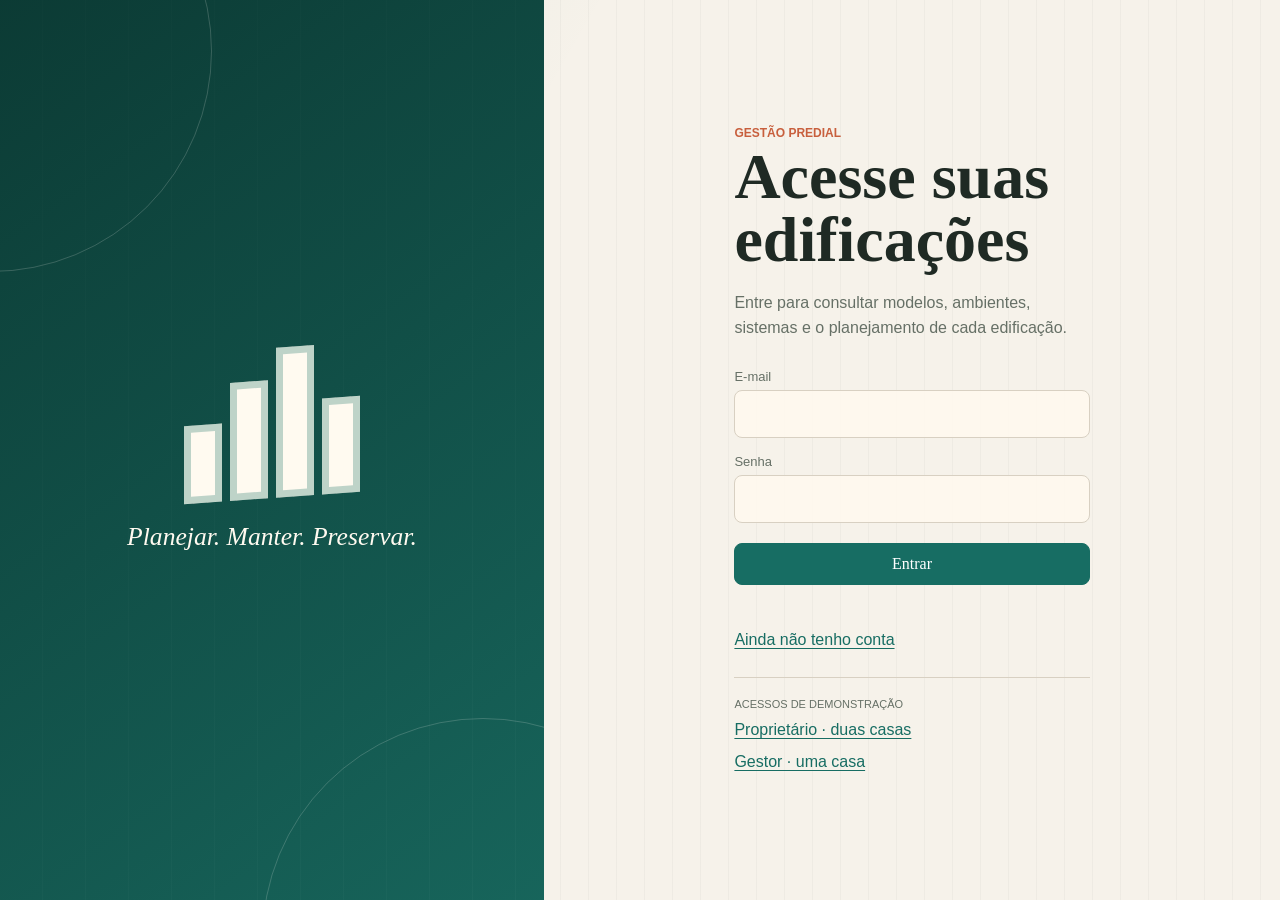
==== commit f9fdc610: "ajuste de tipos de manutencao criado tipos de manuntencao, preventivo e corretivo" ====
--- a/prototipo-manutencao-web/index.html
+++ b/prototipo-manutencao-web/index.html
@@ -4,7 +4,7 @@
     <meta charset="utf-8" />
     <meta name="viewport" content="width=device-width, initial-scale=1" />
     <title>Manutencao Predial</title>
-    <link rel="stylesheet" href="./styles.css?v=20260611-2" />
+    <link rel="stylesheet" href="./styles.css?v=20260612-4" />
   </head>
   <body class="auth-pending">
     <section class="auth-screen" id="auth-screen" aria-labelledby="auth-title">
@@ -18,7 +18,7 @@
         <div>
           <p class="eyebrow">Gestão predial</p>
           <h1 id="auth-title">Acesse suas edificações</h1>
-          <p class="auth-intro">Entre para consultar modelos, localizações, sistemas e o planejamento de cada edificação.</p>
+          <p class="auth-intro">Entre para consultar modelos, ambientes, sistemas e o planejamento de cada edificação.</p>
         </div>
         <form id="login-form" class="auth-form">
           <label class="signup-only">
@@ -150,7 +150,7 @@
         <div class="section-heading">
           <div>
             <p class="eyebrow">Estrutura física</p>
-            <h2>Edificações e localizações</h2>
+            <h2>Edificações e ambientes</h2>
             <p>Cadastre os prédios e organize pavimentos, unidades, ambientes e áreas técnicas em uma árvore.</p>
           </div>
           <button class="primary-button" id="new-building" type="button">Nova edificação</button>
@@ -226,6 +226,167 @@
         <div id="asset-list" class="asset-list"></div>
       </section>
 
+      <section class="view editor-view" id="asset-editor-view">
+        <div class="section-heading asset-editor-heading">
+          <div>
+            <p class="eyebrow">Edição do ativo</p>
+            <h2 id="dialog-title">Novo ativo</h2>
+            <p>Edite os dados do ativo nesta tela e acompanhe o resumo da programação antes de salvar.</p>
+          </div>
+          <div class="editor-header-actions">
+            <button class="ghost-button" id="back-to-assets" type="button">Voltar para ativos</button>
+          </div>
+        </div>
+
+        <form id="asset-form" class="asset-editor-form">
+          <input id="asset-id" type="hidden" />
+          <section class="panel asset-editor-panel">
+            <div class="asset-section-heading">
+              <div>
+                <p class="eyebrow">Identificação</p>
+                <h3>Cadastro do ativo</h3>
+              </div>
+              <span>Quem é, onde está e a qual sistema pertence.</span>
+            </div>
+            <div class="form-grid">
+              <label class="wide-field">Edificação
+                <select id="asset-building" required>
+                  <option value="">Pendente — selecione a edificação</option>
+                </select>
+                <small>O ativo só participará dos relatórios da edificação depois desta atribuição.</small>
+              </label>
+              <label class="choice-field">Ambiente <select id="asset-ambiente"></select><input class="new-choice" id="asset-ambiente-new" placeholder="Novo ambiente" /></label>
+              <label class="choice-field">Sistema <select id="asset-sistema"></select><input class="new-choice" id="asset-sistema-new" placeholder="Novo sistema" /></label>
+              <label class="choice-field">Ativo <select id="asset-ativo"></select><input class="new-choice" id="asset-ativo-new" placeholder="Novo ativo" /></label>
+              <label class="choice-field">Componente <select id="asset-componente"></select><input class="new-choice" id="asset-componente-new" placeholder="Novo componente" /></label>
+              <label class="choice-field">Prioridade <select id="asset-prioridade"></select><input class="new-choice" id="asset-prioridade-new" placeholder="Nova prioridade" /></label>
+            </div>
+
+            <label class="photo-field">
+              Galeria do ativo ou ocorrência
+              <input id="asset-foto" accept="image/*" capture="environment" type="file" />
+              <span>Você pode começar com uma imagem agora; a estrutura já fica pronta para múltiplas fotos.</span>
+            </label>
+            <img id="photo-preview" class="photo-preview" alt="" />
+          </section>
+
+          <section class="panel asset-editor-panel">
+            <div class="asset-section-heading">
+              <div>
+                <p class="eyebrow">Comissionamento</p>
+                <h3>Ciclo de vida</h3>
+              </div>
+              <span>Instalação, valor, duração e regra de renovação.</span>
+            </div>
+            <div class="form-grid">
+              <label>Data de instalação <input id="asset-instalacao" type="date" /></label>
+              <label>Valor do ativo <span class="money-input"><span>R$</span><input id="asset-valor" inputmode="decimal" placeholder="0,00" type="text" /></span></label>
+              <label>Expectativa de vida (anos) <input id="asset-vida" min="1" type="number" /></label>
+              <fieldset class="life-end-field">
+                <legend>Ao fim da vida</legend>
+                <label><input id="asset-renovar" name="asset-fim-vida" type="radio" value="renovar" checked /> Renovar</label>
+                <label><input id="asset-encerrar" name="asset-fim-vida" type="radio" value="encerrar" /> Encerrar</label>
+              </fieldset>
+              <label>Total de ciclos <input id="asset-ciclos" min="1" type="number" value="1" /></label>
+            </div>
+          </section>
+
+          <section class="panel asset-editor-panel maintenance-plan-section">
+            <div class="asset-section-heading">
+              <div>
+                <p class="eyebrow">Programação</p>
+                <h3>Plano de manutenção</h3>
+              </div>
+              <span>Etapas preventivas recorrentes e ocorrências corretivas em ordem de data.</span>
+            </div>
+
+            <div class="maintenance-list-heading">
+              <strong>Ações do plano</strong>
+              <span>Nome e tipo · periodicidade · valor</span>
+            </div>
+            <div id="asset-maintenance-plan-list" class="asset-maintenance-plan-list">
+              Nenhuma ação cadastrada no plano.
+            </div>
+
+            <div class="maintenance-add-row">
+              <button class="ghost-button compact-add-action" id="show-maintenance-action-form" type="button">Incluir ação</button>
+              <small>As inclusões são gravadas ao salvar o ativo.</small>
+            </div>
+
+            <div id="maintenance-action-form" class="maintenance-action-form" hidden>
+              <div class="compact-form-heading">
+                <strong id="maintenance-action-form-title">Nova ação</strong>
+                <button class="icon-button compact-close" id="cancel-maintenance-action" type="button" aria-label="Fechar">×</button>
+              </div>
+              <input id="maintenance-action-edit-group" type="hidden" />
+              <div class="compact-form-grid">
+                <label class="wide-field">Nome da ação
+                  <input id="maintenance-action-name" placeholder="Ex.: Limpeza dos filtros" />
+                </label>
+                <label>Tipo
+                  <select id="maintenance-action-type">
+                    <option value="preventiva">Preventiva recorrente</option>
+                    <option value="corretiva">Corretiva</option>
+                  </select>
+                </label>
+                <label>Data
+                  <input id="maintenance-action-date" type="date" />
+                </label>
+                <label class="recurrence-field">Frequência (meses)
+                  <input id="maintenance-action-frequency" min="1" type="number" />
+                </label>
+                <label>Valor
+                  <span class="money-input"><span>R$</span><input id="maintenance-action-cost" inputmode="decimal" placeholder="0,00" type="text" /></span>
+                </label>
+                <label>Responsável
+                  <input id="maintenance-action-responsible" placeholder="Opcional" />
+                </label>
+                <label class="corrective-field">Situação
+                  <select id="maintenance-action-status">
+                    <option value="realizada">Realizada</option>
+                    <option value="prevista">Prevista</option>
+                  </select>
+                </label>
+              </div>
+              <div class="compact-form-actions">
+                <button class="ghost-button" id="clear-maintenance-action" type="button">Limpar</button>
+                <button class="primary-button" id="add-maintenance-action" type="button">Adicionar ao plano</button>
+              </div>
+            </div>
+
+            <div class="maintenance-program-heading">
+              <div>
+                <strong>Programação</strong>
+                <span>Instâncias das ações em ordem cronológica</span>
+              </div>
+              <span>Nome e tipo · data · valor</span>
+            </div>
+            <div id="asset-maintenance-actions" class="asset-maintenance-actions">
+              Nenhuma ação programada.
+            </div>
+
+            <div class="legacy-maintenance-fields" hidden aria-hidden="true">
+              <label class="choice-field">Ação <select id="asset-acao"></select><input class="new-choice" id="asset-acao-new" /></label>
+              <select id="asset-maintenance-type"><option value="preventiva">Preventiva</option><option value="corretiva">Corretiva</option></select>
+              <input id="asset-periodicidade" type="number" />
+              <input id="asset-custo" type="text" />
+              <input id="asset-ultima" type="date" />
+              <label class="choice-field">Responsável <select id="asset-responsavel"></select><input class="new-choice" id="asset-responsavel-new" /></label>
+            </div>
+          </section>
+
+          <section class="asset-summary" id="asset-summary">
+            Preencha data de instalação, vida útil, periodicidade e custos para ver o resumo financeiro.
+          </section>
+
+          <menu class="dialog-actions editor-actions">
+            <button class="danger-button" id="delete-asset" type="button">Excluir ativo</button>
+            <button class="ghost-button" id="cancel-asset-edit" type="button">Cancelar</button>
+            <button class="primary-button" id="save-asset" type="button">Salvar</button>
+          </menu>
+        </form>
+      </section>
+
       <section class="view" id="timeline-view">
         <section class="report-building-filter">
           <div><span>Edificações consideradas</span><strong id="timeline-building-summary"></strong></div>
@@ -344,7 +505,7 @@
         <div class="dialog-header">
           <div>
             <p class="eyebrow">Árvore da edificação</p>
-            <h2 id="location-dialog-title">Nova localização</h2>
+            <h2 id="location-dialog-title">Novo ambiente</h2>
           </div>
           <button class="icon-button" value="cancel" type="submit" aria-label="Fechar">×</button>
         </div>
@@ -363,7 +524,7 @@
               <option value="area_externa">Área externa</option>
             </select>
           </label>
-          <label>Localização superior <select id="location-parent"></select></label>
+          <label>Ambiente superior <select id="location-parent"></select></label>
         </div>
         <menu class="dialog-actions">
           <button class="ghost-button" value="cancel" type="submit">Cancelar</button>
@@ -393,66 +554,25 @@
       </form>
     </dialog>
 
-    <dialog id="asset-dialog">
-      <form method="dialog" id="asset-form">
+    <dialog id="asset-summary-dialog">
+      <form method="dialog" class="asset-summary-dialog-form">
         <div class="dialog-header">
           <div>
-            <p class="eyebrow">Cadastro</p>
-            <h2 id="dialog-title">Novo ativo</h2>
+            <p class="eyebrow">Resumo do ativo</p>
+            <h2 id="asset-summary-title">Ativo</h2>
           </div>
           <button class="icon-button" value="cancel" type="submit" aria-label="Fechar">×</button>
         </div>
-
-        <input id="asset-id" type="hidden" />
-        <div class="form-grid">
-          <label class="wide-field">Edificação
-            <select id="asset-building" required>
-              <option value="">Pendente — selecione a edificação</option>
-            </select>
-            <small>O ativo só participará dos relatórios da edificação depois desta atribuição.</small>
-          </label>
-          <label class="choice-field">Ambiente <select id="asset-ambiente"></select><input class="new-choice" id="asset-ambiente-new" placeholder="Novo ambiente" /></label>
-          <label class="choice-field">Sistema <select id="asset-sistema"></select><input class="new-choice" id="asset-sistema-new" placeholder="Novo sistema" /></label>
-          <label class="choice-field">Ativo <select id="asset-ativo"></select><input class="new-choice" id="asset-ativo-new" placeholder="Novo ativo" /></label>
-          <label class="choice-field">Componente <select id="asset-componente"></select><input class="new-choice" id="asset-componente-new" placeholder="Novo componente" /></label>
-          <label class="choice-field">Ação prevista <select id="asset-acao"></select><input class="new-choice" id="asset-acao-new" placeholder="Nova ação prevista" /></label>
-          <label>Periodicidade (meses) <input id="asset-periodicidade" min="1" type="number" /></label>
-          <label>Última manutenção <input id="asset-ultima" type="date" /></label>
-          <label>Custo unitário <span class="money-input"><span>R$</span><input id="asset-custo" inputmode="decimal" placeholder="0,00" type="text" /></span></label>
-          <label>Data de instalação <input id="asset-instalacao" type="date" /></label>
-          <label>Expectativa de vida (anos) <input id="asset-vida" min="1" type="number" /></label>
-          <label>Valor do ativo <span class="money-input"><span>R$</span><input id="asset-valor" inputmode="decimal" placeholder="0,00" type="text" /></span></label>
-          <fieldset class="life-end-field">
-            <legend>Ao fim da vida</legend>
-            <label><input id="asset-renovar" name="asset-fim-vida" type="radio" value="renovar" checked /> Renovar</label>
-            <label><input id="asset-encerrar" name="asset-fim-vida" type="radio" value="encerrar" /> Encerrar</label>
-          </fieldset>
-          <label>Total de ciclos <input id="asset-ciclos" min="1" type="number" value="1" /></label>
-          <label class="choice-field">Prioridade <select id="asset-prioridade"></select><input class="new-choice" id="asset-prioridade-new" placeholder="Nova prioridade" /></label>
-          <label class="choice-field">Responsável <select id="asset-responsavel"></select><input class="new-choice" id="asset-responsavel-new" placeholder="Novo responsável" /></label>
-        </div>
-
-        <section class="asset-summary" id="asset-summary">
-          Preencha data de instalação, vida útil, periodicidade e custos para ver o resumo.
-        </section>
-
-        <label class="photo-field">
-          Foto do ativo ou ocorrência
-          <input id="asset-foto" accept="image/*" capture="environment" type="file" />
-          <span>Use a câmera do celular ou selecione uma imagem.</span>
-        </label>
-        <img id="photo-preview" class="photo-preview" alt="" />
-
+        <div id="asset-summary-dialog-body" class="asset-summary-dialog-body"></div>
         <menu class="dialog-actions">
-          <button class="danger-button" id="delete-asset" type="button">Excluir ativo</button>
-          <button class="ghost-button" value="cancel" type="submit">Cancelar</button>
-          <button class="primary-button" id="save-asset" value="default" type="button">Salvar</button>
+          <button class="ghost-button" value="cancel" type="submit">Fechar</button>
+          <button class="primary-button" id="asset-summary-edit" type="button">Editar</button>
         </menu>
       </form>
     </dialog>
 
     <script src="./supabase-config.js?v=20260610-1"></script>
     <script src="./data/seed-data.js?v=20260610-1"></script>
-    <script src="./app.js?v=20260611-7"></script>
+    <script src="./app.js?v=20260612-6"></script>
   </body>
 </html>
--- a/prototipo-manutencao-web/styles.css
+++ b/prototipo-manutencao-web/styles.css
@@ -1604,6 +1604,7 @@
 
 .asset-card {
   align-items: center;
+  cursor: pointer;
   display: grid;
   gap: 14px;
   grid-template-columns: 76px 1fr auto;
@@ -1655,6 +1656,10 @@
 .asset-card.is-focused {
   border-color: var(--accent-2);
   box-shadow: 0 0 0 3px rgba(200, 95, 61, 0.18), var(--shadow);
+}
+
+.asset-card .card-actions {
+  cursor: default;
 }
 
 .detail-link {
@@ -1955,6 +1960,427 @@
   margin-bottom: 18px;
 }
 
+.editor-view .asset-editor-panel {
+  padding: 20px;
+}
+
+.asset-editor-form {
+  display: grid;
+  gap: 14px;
+}
+
+.asset-editor-heading {
+  align-items: start;
+}
+
+.editor-header-actions {
+  display: flex;
+  gap: 8px;
+}
+
+.asset-section-heading {
+  align-items: end;
+  border-bottom: 1px solid var(--line);
+  display: flex;
+  gap: 18px;
+  justify-content: space-between;
+  margin-bottom: 16px;
+  padding-bottom: 10px;
+}
+
+.asset-section-heading h3 {
+  font-size: 22px;
+  margin: 0;
+}
+
+.asset-section-heading > span {
+  color: var(--muted);
+  font-family: "Segoe UI", sans-serif;
+  font-size: 12px;
+  max-width: 420px;
+  text-align: right;
+}
+
+.maintenance-plan-section {
+  border-left: 4px solid var(--accent);
+  padding: 14px 16px;
+}
+
+.maintenance-plan-section .asset-section-heading {
+  margin-bottom: 10px;
+  padding-bottom: 8px;
+}
+
+.compact-add-action {
+  margin-top: 10px;
+}
+
+.maintenance-add-row {
+  align-items: baseline;
+  display: flex;
+  gap: 10px;
+}
+
+.maintenance-add-row small {
+  color: var(--muted);
+  font-family: "Segoe UI", sans-serif;
+  font-size: 10px;
+}
+
+.maintenance-action-form {
+  background: rgba(238, 246, 241, 0.66);
+  border: 1px solid rgba(23, 109, 99, 0.24);
+  border-radius: 8px;
+  margin-top: 10px;
+  padding: 10px;
+}
+
+.compact-form-heading {
+  align-items: center;
+  display: flex;
+  justify-content: space-between;
+  margin-bottom: 8px;
+}
+
+.compact-form-heading strong {
+  font-size: 16px;
+}
+
+.compact-close {
+  font-size: 18px;
+  height: 28px;
+  min-height: 28px;
+  width: 28px;
+}
+
+.compact-form-grid {
+  display: grid;
+  gap: 8px;
+  grid-template-columns: repeat(3, minmax(0, 1fr));
+}
+
+.compact-form-grid label {
+  color: var(--muted);
+  display: grid;
+  font-family: "Segoe UI", sans-serif;
+  font-size: 11px;
+  gap: 3px;
+}
+
+.compact-form-grid input,
+.compact-form-grid select,
+.compact-form-grid .money-input {
+  font-size: 12px;
+  min-height: 32px;
+  padding: 5px 7px;
+}
+
+.compact-form-grid .money-input {
+  padding: 0;
+}
+
+.compact-form-grid .money-input input {
+  min-height: 30px;
+}
+
+.maintenance-action-form.is-corrective .recurrence-field {
+  display: none;
+}
+
+.maintenance-action-form:not(.is-corrective) .corrective-field {
+  display: none;
+}
+
+.compact-form-actions {
+  display: flex;
+  gap: 7px;
+  justify-content: flex-end;
+  margin-top: 8px;
+}
+
+.compact-form-actions button,
+.compact-add-action {
+  font-size: 11px;
+  min-height: 32px;
+  padding: 6px 10px;
+}
+
+.asset-maintenance-actions {
+  display: grid;
+  gap: 4px;
+}
+
+.asset-maintenance-plan-list {
+  display: grid;
+  gap: 5px;
+}
+
+.maintenance-list-heading {
+  align-items: baseline;
+  display: flex;
+  justify-content: space-between;
+  margin-bottom: 5px;
+}
+
+.maintenance-list-heading strong {
+  font-size: 13px;
+}
+
+.maintenance-list-heading span {
+  color: var(--muted);
+  font-family: "Segoe UI", sans-serif;
+  font-size: 10px;
+}
+
+.maintenance-plan-row {
+  align-items: center;
+  background: rgba(238, 246, 241, 0.54);
+  border: 1px solid rgba(23, 109, 99, 0.18);
+  border-left: 4px solid #d8a126;
+  border-radius: 6px;
+  display: grid;
+  gap: 8px;
+  grid-template-columns: 24px minmax(0, 1fr) 105px 105px 118px;
+  min-height: 40px;
+  padding: 5px 7px;
+}
+
+.maintenance-plan-row.corrective {
+  background: rgba(196, 81, 61, 0.06);
+  border-left-color: #c4513d;
+}
+
+.maintenance-plan-number {
+  color: var(--muted);
+  font-family: "Segoe UI", sans-serif;
+  font-size: 11px;
+}
+
+.maintenance-plan-name {
+  align-items: baseline;
+  display: flex;
+  gap: 7px;
+  min-width: 0;
+}
+
+.maintenance-plan-name strong {
+  font-size: 13px;
+  overflow: hidden;
+  text-overflow: ellipsis;
+  white-space: nowrap;
+}
+
+.maintenance-plan-name span {
+  color: var(--muted);
+  font-family: "Segoe UI", sans-serif;
+  font-size: 10px;
+}
+
+.maintenance-plan-period,
+.maintenance-plan-cost {
+  font-size: 12px;
+}
+
+.maintenance-plan-cost {
+  text-align: right;
+}
+
+.maintenance-plan-actions {
+  display: flex;
+  gap: 5px;
+  justify-content: flex-end;
+}
+
+.maintenance-plan-actions button {
+  font-size: 10px;
+  min-height: 27px;
+  padding: 4px 7px;
+}
+
+.maintenance-rule-remove {
+  background: transparent;
+  border: 1px solid rgba(196, 81, 61, 0.42);
+  border-radius: 6px;
+  color: #a43f2f;
+}
+
+.maintenance-program-heading {
+  align-items: end;
+  border-top: 1px solid var(--line);
+  display: flex;
+  justify-content: space-between;
+  margin-top: 14px;
+  padding-top: 10px;
+}
+
+.maintenance-program-heading > div {
+  display: grid;
+  gap: 1px;
+}
+
+.maintenance-program-heading strong {
+  font-size: 15px;
+}
+
+.maintenance-program-heading span {
+  color: var(--muted);
+  font-family: "Segoe UI", sans-serif;
+  font-size: 10px;
+}
+
+.maintenance-action-row {
+  align-items: center;
+  border: 1px solid var(--line);
+  border-left: 4px solid #d8a126;
+  border-radius: 6px;
+  display: grid;
+  gap: 8px;
+  grid-template-columns: 22px minmax(0, 1fr) 125px 110px;
+  min-height: 38px;
+  padding: 5px 7px;
+  transition: background 150ms ease, border-color 150ms ease, opacity 150ms ease;
+}
+
+.maintenance-action-row.corrective {
+  border-left-color: #c4513d;
+}
+
+.maintenance-action-row.replacement {
+  background: rgba(232, 117, 40, 0.08);
+  border-left-color: #e87528;
+}
+
+.maintenance-action-row.preventive {
+  border-left-color: #d8a126;
+}
+
+.maintenance-action-row.is-future {
+  background: rgba(229, 168, 46, 0.11);
+  border-color: rgba(213, 138, 24, 0.34);
+}
+
+.maintenance-action-row.corrective.is-future {
+  background: rgba(196, 81, 61, 0.08);
+  border-color: rgba(196, 81, 61, 0.3);
+}
+
+.maintenance-action-row.is-today {
+  background: rgba(23, 109, 99, 0.14);
+  border-color: #176d63;
+  box-shadow: inset 0 0 0 1px rgba(23, 109, 99, 0.12);
+}
+
+.maintenance-action-row.is-past-completed {
+  background: rgba(47, 125, 105, 0.08);
+  border-color: rgba(47, 125, 105, 0.22);
+  opacity: 0.58;
+}
+
+.maintenance-action-row.is-past-missed {
+  background: rgba(120, 112, 99, 0.06);
+  border-color: rgba(120, 112, 99, 0.2);
+  opacity: 0.48;
+}
+
+.maintenance-action-row.is-past-completed:hover,
+.maintenance-action-row.is-past-missed:hover {
+  opacity: 0.82;
+}
+
+.maintenance-action-check {
+  accent-color: #2f7d69;
+  cursor: pointer;
+  height: 16px;
+  margin: 0;
+  min-height: 16px;
+  padding: 0;
+  width: 16px;
+}
+
+.maintenance-action-check:disabled {
+  cursor: not-allowed;
+  opacity: 0.38;
+}
+
+.maintenance-action-status-mark {
+  align-items: center;
+  border: 1px solid currentColor;
+  border-radius: 50%;
+  color: #b35b42;
+  display: flex;
+  font-family: "Segoe UI", sans-serif;
+  font-size: 11px;
+  height: 17px;
+  justify-content: center;
+  width: 17px;
+}
+
+.maintenance-action-status-mark.is-completed {
+  background: #2f7d69;
+  border-color: #2f7d69;
+  color: white;
+}
+
+.maintenance-action-name {
+  align-items: baseline;
+  display: flex;
+  gap: 7px;
+  min-width: 0;
+}
+
+.maintenance-action-name strong {
+  font-size: 13px;
+  overflow: hidden;
+  text-overflow: ellipsis;
+  white-space: nowrap;
+}
+
+.maintenance-action-name span,
+.maintenance-action-row time {
+  color: var(--muted);
+  font-family: "Segoe UI", sans-serif;
+  font-size: 10px;
+}
+
+.maintenance-action-row.corrective .maintenance-action-name span {
+  color: #a43f2f;
+}
+
+.maintenance-action-row.replacement .maintenance-action-name span {
+  color: #bd5617;
+}
+
+.maintenance-action-cost {
+  font-size: 12px;
+  text-align: right;
+}
+
+.maintenance-action-remove {
+  background: transparent;
+  border: 0;
+  color: var(--muted);
+  font-size: 17px;
+  min-height: 24px;
+  opacity: 0;
+  padding: 0;
+}
+
+.maintenance-action-row:hover .maintenance-action-remove,
+.maintenance-action-remove:focus {
+  opacity: 1;
+}
+
+.asset-maintenance-actions {
+  max-height: 330px;
+  overflow-y: auto;
+  padding-right: 3px;
+}
+
+.compact-empty {
+  margin: 0;
+  padding: 10px;
+}
+
 .icon-button {
   border-radius: 50%;
   font-size: 24px;
@@ -1999,6 +2425,43 @@
   margin: 0 0 10px;
 }
 
+.asset-summary-dialog-form {
+  min-width: min(92vw, 860px);
+}
+
+.asset-summary-dialog-body {
+  display: grid;
+  gap: 16px;
+}
+
+.asset-summary-hero {
+  align-items: center;
+  display: grid;
+  gap: 14px;
+  grid-template-columns: 92px 1fr;
+}
+
+.asset-summary-thumb {
+  height: 92px;
+  width: 92px;
+}
+
+.asset-summary-main strong {
+  display: block;
+  font-size: 24px;
+}
+
+.summary-badges {
+  display: flex;
+  flex-wrap: wrap;
+  gap: 8px;
+  margin-top: 10px;
+}
+
+.asset-summary-grid {
+  margin-bottom: 0;
+}
+
 .summary-grid {
   display: grid;
   gap: 10px;
@@ -2269,6 +2732,50 @@
     grid-template-columns: 1fr;
   }
 
+  .asset-summary-hero {
+    grid-template-columns: 1fr;
+  }
+
+  .asset-summary-thumb {
+    height: 76px;
+    width: 76px;
+  }
+
+  .asset-section-heading {
+    align-items: start;
+    display: grid;
+  }
+
+  .asset-section-heading > span {
+    text-align: left;
+  }
+
+  .compact-form-grid {
+    grid-template-columns: 1fr 1fr;
+  }
+
+  .maintenance-plan-row {
+    grid-template-columns: 20px minmax(0, 1fr) 70px 82px;
+  }
+
+  .maintenance-plan-actions {
+    grid-column: 2 / -1;
+    justify-content: flex-start;
+  }
+
+  .maintenance-action-row {
+    grid-template-columns: 20px minmax(0, 1fr) 88px 82px;
+  }
+
+  .maintenance-action-name {
+    display: grid;
+    gap: 1px;
+  }
+
+  .maintenance-action-remove {
+    opacity: 1;
+  }
+
   .dashboard-overview {
     display: flex;
     flex-direction: column;
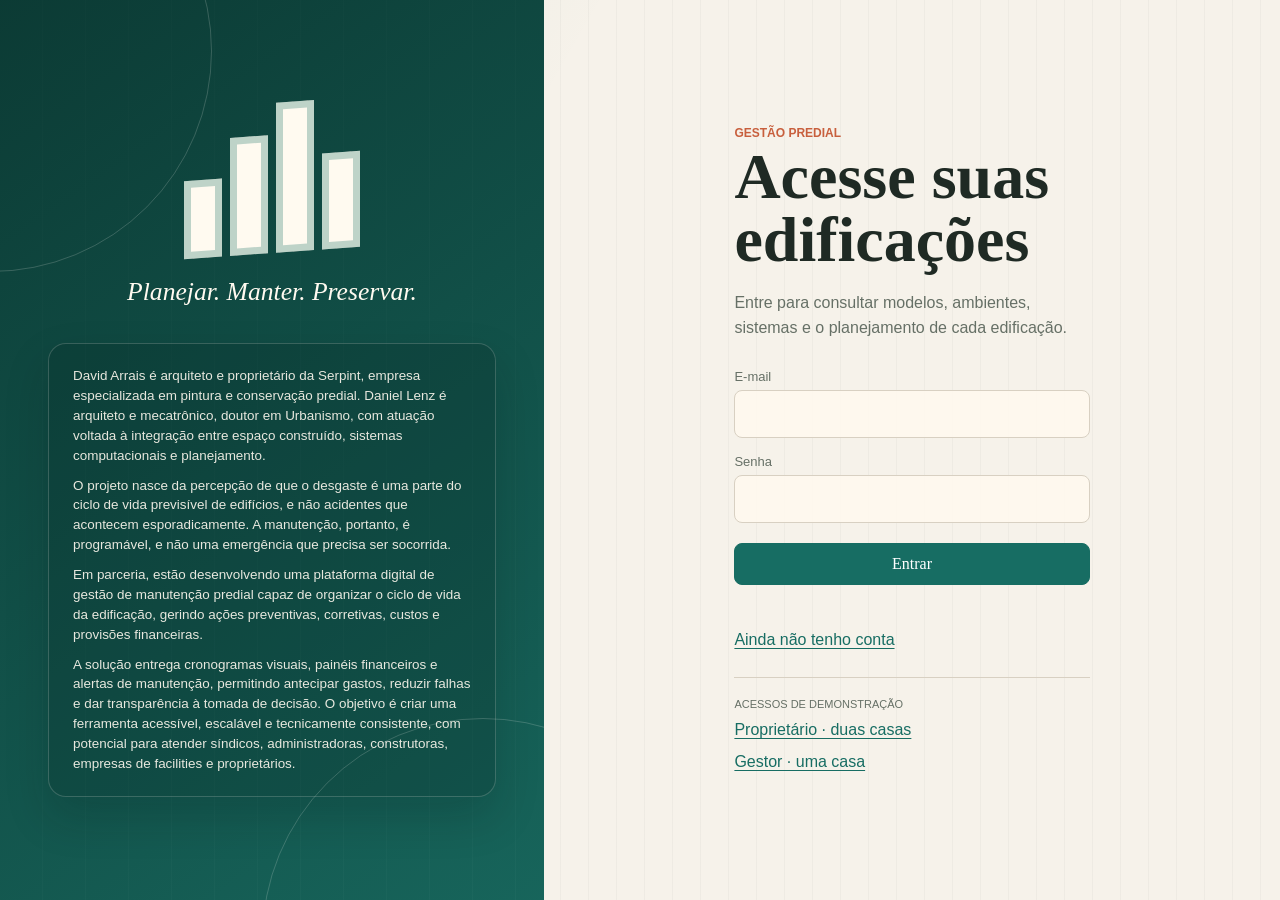
==== commit 8e7d11f4: "ajuste de login e "sobre" usuarios testes com login automatico  texto sobre o projeto" ====
--- a/prototipo-manutencao-web/index.html
+++ b/prototipo-manutencao-web/index.html
@@ -4,15 +4,21 @@
     <meta charset="utf-8" />
     <meta name="viewport" content="width=device-width, initial-scale=1" />
     <title>Manutencao Predial</title>
-    <link rel="stylesheet" href="./styles.css?v=20260612-4" />
+    <link rel="stylesheet" href="./styles.css?v=20260626-1" />
   </head>
   <body class="auth-pending">
     <section class="auth-screen" id="auth-screen" aria-labelledby="auth-title">
-      <div class="auth-visual" aria-hidden="true">
+      <div class="auth-visual">
         <div class="auth-building-mark">
           <span></span><span></span><span></span><span></span>
         </div>
         <p>Planejar. Manter. Preservar.</p>
+        <div class="auth-briefing">
+          <p>David Arrais é arquiteto e proprietário da Serpint, empresa especializada em pintura e conservação predial. Daniel Lenz é arquiteto e mecatrônico, doutor em Urbanismo, com atuação voltada à integração entre espaço construído, sistemas computacionais e planejamento.</p>
+          <p>O projeto nasce da percepção de que o desgaste é uma parte do ciclo de vida previsível de edifícios, e não acidentes que acontecem esporadicamente. A manutenção, portanto, é programável, e não uma emergência que precisa ser socorrida.</p>
+          <p>Em parceria, estão desenvolvendo uma plataforma digital de gestão de manutenção predial capaz de organizar o ciclo de vida da edificação, gerindo ações preventivas, corretivas, custos e provisões financeiras.</p>
+          <p>A solução entrega cronogramas visuais, painéis financeiros e alertas de manutenção, permitindo antecipar gastos, reduzir falhas e dar transparência à tomada de decisão. O objetivo é criar uma ferramenta acessível, escalável e tecnicamente consistente, com potencial para atender síndicos, administradoras, construtoras, empresas de facilities e proprietários.</p>
+        </div>
       </div>
       <div class="auth-card">
         <div>
@@ -341,13 +347,50 @@
                 <label>Responsável
                   <input id="maintenance-action-responsible" placeholder="Opcional" />
                 </label>
+                <fieldset class="wide-field maintenance-alarm-fields">
+                  <legend>Alarmes da ação preventiva</legend>
+                  <div class="maintenance-alarm-grid">
+                    <label>Alarme antecipado
+                      <select id="maintenance-action-alarm-lead">
+                        <option value="7">1 semana antes</option>
+                        <option value="15">15 dias antes</option>
+                        <option value="30">1 mês antes</option>
+                      </select>
+                    </label>
+                    <label class="mandatory-alarm">
+                      <input checked disabled type="checkbox" />
+                      Alarme no dia da ação (obrigatório)
+                    </label>
+                    <div class="maintenance-alarm-channels">
+                      <span>Canais da mensagem</span>
+                      <label><input id="maintenance-alarm-email-channel" checked type="checkbox" /> E-mail</label>
+                      <label><input id="maintenance-alarm-sms-channel" type="checkbox" /> SMS</label>
+                      <label><input id="maintenance-alarm-whatsapp-channel" type="checkbox" /> WhatsApp</label>
+                    </div>
+                    <label>E-mail
+                      <input id="maintenance-alarm-email" type="email" placeholder="usuario@exemplo.com" />
+                    </label>
+                    <label>Telefone para SMS/WhatsApp
+                      <input id="maintenance-alarm-phone" inputmode="tel" placeholder="+55 85 99999-9999" />
+                    </label>
+                  </div>
+                  <small>O agendamento será salvo agora. O envio começa após conectarmos os provedores de mensagens.</small>
+                </fieldset>
                 <label class="corrective-field">Situação
                   <select id="maintenance-action-status">
                     <option value="realizada">Realizada</option>
                     <option value="prevista">Prevista</option>
                   </select>
                 </label>
-              </div>
+                <label class="wide-field maintenance-action-description">Descrição
+                  <textarea id="maintenance-action-description" rows="3" placeholder="Serviço previsto, orientações ou observações iniciais"></textarea>
+                </label>
+                <label class="wide-field maintenance-action-photo-field">Fotos
+                  <input id="maintenance-action-photos" accept="image/*" capture="environment" multiple type="file" />
+                  <span>As fotos serão associadas às ocorrências geradas por esta ação.</span>
+                </label>
+              </div>
+              <div id="maintenance-action-gallery" class="maintenance-action-gallery"></div>
               <div class="compact-form-actions">
                 <button class="ghost-button" id="clear-maintenance-action" type="button">Limpar</button>
                 <button class="primary-button" id="add-maintenance-action" type="button">Adicionar ao plano</button>
@@ -571,8 +614,36 @@
       </form>
     </dialog>
 
+    <dialog id="maintenance-action-details-dialog">
+      <form method="dialog" class="maintenance-details-dialog-form">
+        <div class="dialog-header">
+          <div>
+            <p class="eyebrow">Registro da manutenção</p>
+            <h2 id="maintenance-details-title">Detalhes da ação</h2>
+            <span id="maintenance-details-date" class="maintenance-details-date"></span>
+          </div>
+          <button class="icon-button" value="cancel" type="submit" aria-label="Fechar">×</button>
+        </div>
+        <input id="maintenance-details-event-key" type="hidden" />
+        <label class="maintenance-description-field">
+          Descrição, relatório ou observações
+          <textarea id="maintenance-details-description" rows="4" placeholder="Descreva o serviço previsto, o que foi encontrado e o que foi executado."></textarea>
+        </label>
+        <label class="maintenance-photo-field">
+          Fotos da ação
+          <input id="maintenance-details-photos" accept="image/*" capture="environment" multiple type="file" />
+          <span>Adicione fotos do problema, da execução ou do resultado.</span>
+        </label>
+        <div id="maintenance-details-gallery" class="maintenance-details-gallery"></div>
+        <menu class="dialog-actions">
+          <button class="ghost-button" value="cancel" type="submit">Cancelar</button>
+          <button class="primary-button" id="save-maintenance-details" value="default" type="button">Aplicar</button>
+        </menu>
+      </form>
+    </dialog>
+
     <script src="./supabase-config.js?v=20260610-1"></script>
     <script src="./data/seed-data.js?v=20260610-1"></script>
-    <script src="./app.js?v=20260612-6"></script>
+    <script src="./app.js?v=20260626-2"></script>
   </body>
 </html>
--- a/prototipo-manutencao-web/styles.css
+++ b/prototipo-manutencao-web/styles.css
@@ -91,6 +91,29 @@
   position: relative;
 }
 
+.auth-briefing {
+  background: rgba(9, 45, 40, 0.28);
+  border: 1px solid rgba(255, 250, 240, 0.18);
+  border-radius: 18px;
+  box-shadow: 0 20px 44px rgba(5, 24, 22, 0.18);
+  display: grid;
+  gap: 10px;
+  margin-top: 36px;
+  max-width: 560px;
+  padding: 22px 24px;
+  position: relative;
+  width: min(100%, 560px);
+}
+
+.auth-briefing p {
+  color: rgba(255, 250, 240, 0.9);
+  font-family: "Segoe UI", sans-serif;
+  font-size: clamp(12px, 1.05vw, 14px);
+  font-style: normal;
+  line-height: 1.48;
+  margin: 0;
+}
+
 .auth-building-mark {
   align-items: end;
   display: flex;
@@ -2069,10 +2092,132 @@
 
 .compact-form-grid input,
 .compact-form-grid select,
+.compact-form-grid textarea,
 .compact-form-grid .money-input {
   font-size: 12px;
   min-height: 32px;
   padding: 5px 7px;
+}
+
+.compact-form-grid textarea {
+  font-family: "Segoe UI", sans-serif;
+  min-height: 58px;
+  resize: vertical;
+}
+
+.maintenance-action-photo-field {
+  border: 1px dashed rgba(23, 109, 99, 0.3);
+  border-radius: 7px;
+  padding: 7px;
+}
+
+.maintenance-action-photo-field span {
+  font-size: 9px;
+}
+
+.maintenance-alarm-fields {
+  border: 1px solid rgba(216, 161, 38, 0.4);
+  border-radius: 8px;
+  margin: 0;
+  padding: 8px;
+}
+
+.maintenance-alarm-fields legend {
+  color: #8c6012;
+  font-family: "Segoe UI", sans-serif;
+  font-size: 11px;
+  font-weight: 700;
+  padding: 0 4px;
+}
+
+.maintenance-alarm-grid {
+  align-items: end;
+  display: grid;
+  gap: 7px;
+  grid-template-columns: repeat(2, minmax(0, 1fr));
+}
+
+.maintenance-alarm-grid .mandatory-alarm {
+  align-items: center;
+  background: rgba(216, 161, 38, 0.1);
+  border-radius: 6px;
+  display: flex;
+  min-height: 32px;
+  padding: 5px 7px;
+}
+
+.maintenance-alarm-grid .mandatory-alarm input,
+.maintenance-alarm-channels input {
+  min-height: 14px;
+  width: 14px;
+}
+
+.maintenance-alarm-channels {
+  display: flex;
+  flex-wrap: wrap;
+  gap: 5px 12px;
+  grid-column: 1 / -1;
+}
+
+.maintenance-alarm-channels > span {
+  flex-basis: 100%;
+  font-size: 10px;
+}
+
+.maintenance-alarm-channels label {
+  align-items: center;
+  display: flex;
+}
+
+.maintenance-alarm-fields small {
+  color: var(--muted);
+  display: block;
+  font-family: "Segoe UI", sans-serif;
+  font-size: 9px;
+  margin-top: 6px;
+}
+
+.maintenance-action-form.is-corrective .maintenance-alarm-fields {
+  display: none;
+}
+
+.maintenance-action-gallery {
+  display: grid;
+  gap: 6px;
+  grid-template-columns: repeat(6, minmax(0, 1fr));
+  margin-top: 7px;
+}
+
+.maintenance-action-photo {
+  aspect-ratio: 4 / 3;
+  border-radius: 6px;
+  margin: 0;
+  overflow: hidden;
+  position: relative;
+}
+
+.maintenance-action-photo img {
+  height: 100%;
+  object-fit: cover;
+  width: 100%;
+}
+
+.maintenance-rule-photo-remove {
+  align-items: center;
+  background: rgba(86, 34, 24, 0.88);
+  border: 0;
+  border-radius: 50%;
+  color: white;
+  display: flex;
+  font-size: 13px;
+  height: 22px;
+  justify-content: center;
+  min-height: 22px;
+  padding: 0;
+  position: absolute;
+  right: 4px;
+  top: 4px;
+  width: 22px;
 }
 
 .compact-form-grid .money-input {
@@ -2235,7 +2380,7 @@
   border-radius: 6px;
   display: grid;
   gap: 8px;
-  grid-template-columns: 22px minmax(0, 1fr) 125px 110px;
+  grid-template-columns: 22px minmax(0, 1fr) 125px 110px 72px;
   min-height: 38px;
   padding: 5px 7px;
   transition: background 150ms ease, border-color 150ms ease, opacity 150ms ease;
@@ -2355,6 +2500,105 @@
   text-align: right;
 }
 
+.maintenance-action-details {
+  font-size: 10px;
+  min-height: 27px;
+  padding: 4px 7px;
+}
+
+.maintenance-details-dialog-form {
+  min-width: min(92vw, 680px);
+}
+
+.maintenance-details-date {
+  color: var(--muted);
+  display: block;
+  font-family: "Segoe UI", sans-serif;
+  font-size: 11px;
+  margin-top: 2px;
+}
+
+.maintenance-description-field,
+.maintenance-photo-field {
+  color: var(--muted);
+  display: grid;
+  font-family: "Segoe UI", sans-serif;
+  font-size: 11px;
+  gap: 4px;
+  margin-top: 10px;
+}
+
+.maintenance-description-field textarea {
+  font-family: "Segoe UI", sans-serif;
+  font-size: 12px;
+  min-height: 84px;
+  resize: vertical;
+}
+
+.maintenance-photo-field {
+  border: 1px dashed rgba(23, 109, 99, 0.34);
+  border-radius: 8px;
+  padding: 9px;
+}
+
+.maintenance-photo-field input {
+  font-size: 11px;
+  min-height: 32px;
+  padding: 4px;
+}
+
+.maintenance-photo-field span {
+  font-size: 9px;
+}
+
+.maintenance-details-gallery {
+  display: grid;
+  gap: 7px;
+  grid-template-columns: repeat(4, minmax(0, 1fr));
+  margin-top: 9px;
+}
+
+.maintenance-details-photo {
+  aspect-ratio: 4 / 3;
+  border-radius: 7px;
+  margin: 0;
+  overflow: hidden;
+  position: relative;
+}
+
+.maintenance-details-photo img {
+  height: 100%;
+  object-fit: cover;
+  width: 100%;
+}
+
+.maintenance-photo-remove {
+  align-items: center;
+  background: rgba(86, 34, 24, 0.88);
+  border: 0;
+  border-radius: 50%;
+  color: white;
+  display: flex;
+  font-size: 14px;
+  height: 24px;
+  justify-content: center;
+  min-height: 24px;
+  padding: 0;
+  position: absolute;
+  right: 5px;
+  top: 5px;
+  width: 24px;
+}
+
+.maintenance-details-gallery-empty {
+  color: var(--muted);
+  font-family: "Segoe UI", sans-serif;
+  font-size: 10px;
+  grid-column: 1 / -1;
+  padding: 8px;
+  text-align: center;
+}
+
 .maintenance-action-remove {
   background: transparent;
   border: 0;
@@ -2426,40 +2670,178 @@
 }
 
 .asset-summary-dialog-form {
-  min-width: min(92vw, 860px);
+  min-width: min(92vw, 780px);
 }
 
 .asset-summary-dialog-body {
   display: grid;
-  gap: 16px;
+  gap: 9px;
 }
 
 .asset-summary-hero {
   align-items: center;
   display: grid;
-  gap: 14px;
-  grid-template-columns: 92px 1fr;
+  gap: 10px;
+  grid-template-columns: 64px 1fr;
 }
 
 .asset-summary-thumb {
-  height: 92px;
-  width: 92px;
+  height: 64px;
+  width: 64px;
 }
 
 .asset-summary-main strong {
   display: block;
-  font-size: 24px;
+  font-size: 18px;
+}
+
+.asset-summary-main .meta {
+  font-size: 11px;
+  line-height: 1.35;
 }
 
 .summary-badges {
   display: flex;
   flex-wrap: wrap;
-  gap: 8px;
-  margin-top: 10px;
+  gap: 5px;
+  margin-top: 6px;
+}
+
+.asset-summary-main .badge {
+  font-size: 9px;
+  padding: 3px 6px;
 }
 
 .asset-summary-grid {
+  gap: 5px;
+  grid-template-columns: repeat(4, minmax(0, 1fr));
   margin-bottom: 0;
+}
+
+.asset-summary-grid .summary-kpi {
+  border-radius: 6px;
+  padding: 6px 7px;
+}
+
+.asset-summary-grid .summary-kpi span {
+  font-size: 9px;
+  line-height: 1.2;
+}
+
+.asset-summary-grid .summary-kpi strong {
+  font-size: 12px;
+  line-height: 1.25;
+  margin-top: 2px;
+}
+
+.asset-popup-actions {
+  border: 1px solid rgba(23, 109, 99, 0.2);
+  border-radius: 8px;
+  overflow: hidden;
+}
+
+.asset-popup-actions-heading {
+  align-items: center;
+  background: rgba(23, 109, 99, 0.08);
+  display: flex;
+  font-family: "Segoe UI", sans-serif;
+  justify-content: space-between;
+  padding: 6px 9px;
+}
+
+.asset-popup-actions-heading strong {
+  font-size: 11px;
+}
+
+.asset-popup-actions-heading span {
+  color: var(--muted);
+  font-size: 9px;
+}
+
+.asset-popup-action-list {
+  max-height: 190px;
+  overflow-y: auto;
+}
+
+.asset-popup-action-row {
+  align-items: center;
+  border-top: 1px solid rgba(23, 109, 99, 0.12);
+  display: grid;
+  font-family: "Segoe UI", sans-serif;
+  gap: 7px;
+  grid-template-columns: 14px minmax(0, 1fr) 88px 82px;
+  min-height: 34px;
+  padding: 4px 8px;
+}
+
+.asset-popup-action-row:first-child {
+  border-top: 0;
+}
+
+.asset-popup-action-row.is-future {
+  background: rgba(231, 166, 34, 0.08);
+}
+
+.asset-popup-action-row.is-today {
+  background: rgba(231, 166, 34, 0.2);
+  box-shadow: inset 3px 0 0 #d99300;
+}
+
+.asset-popup-action-row.is-past-completed {
+  background: rgba(23, 109, 99, 0.08);
+  color: var(--ok);
+}
+
+.asset-popup-action-row.is-past-missed {
+  background: rgba(180, 77, 54, 0.07);
+  color: #9d4939;
+  opacity: 0.72;
+}
+
+.asset-popup-action-mark {
+  font-size: 13px;
+  font-weight: 700;
+  text-align: center;
+}
+
+.asset-popup-action-name {
+  min-width: 0;
+}
+
+.asset-popup-action-name strong,
+.asset-popup-action-name span {
+  display: block;
+}
+
+.asset-popup-action-name strong {
+  font-size: 11px;
+  overflow: hidden;
+  text-overflow: ellipsis;
+  white-space: nowrap;
+}
+
+.asset-popup-action-name span,
+.asset-popup-action-row time,
+.asset-popup-action-cost {
+  font-size: 9px;
+}
+
+.asset-popup-action-name span {
+  color: var(--muted);
+  margin-top: 1px;
+}
+
+.asset-popup-action-row time,
+.asset-popup-action-cost {
+  text-align: right;
+}
+
+.asset-popup-actions-empty {
+  color: var(--muted);
+  font-family: "Segoe UI", sans-serif;
+  font-size: 10px;
+  padding: 12px;
+  text-align: center;
 }
 
 .summary-grid {
@@ -2656,6 +3038,17 @@
     margin-top: 8px;
   }
 
+  .auth-briefing {
+    margin-top: 20px;
+    padding: 16px;
+  }
+
+  .auth-briefing p {
+    font-size: 12px;
+    line-height: 1.42;
+    margin: 0;
+  }
+
   .auth-card {
     gap: 22px;
     margin: 0 auto;
@@ -2733,12 +3126,25 @@
   }
 
   .asset-summary-hero {
-    grid-template-columns: 1fr;
+    grid-template-columns: 54px 1fr;
   }
 
   .asset-summary-thumb {
-    height: 76px;
-    width: 76px;
+    height: 54px;
+    width: 54px;
+  }
+
+  .asset-summary-grid {
+    grid-template-columns: repeat(2, minmax(0, 1fr));
+  }
+
+  .asset-popup-action-row {
+    gap: 5px;
+    grid-template-columns: 12px minmax(0, 1fr) 72px;
+  }
+
+  .asset-popup-action-cost {
+    display: none;
   }
 
   .asset-section-heading {
@@ -2754,6 +3160,18 @@
     grid-template-columns: 1fr 1fr;
   }
 
+  .maintenance-action-gallery {
+    grid-template-columns: repeat(3, minmax(0, 1fr));
+  }
+
+  .maintenance-alarm-grid {
+    grid-template-columns: 1fr;
+  }
+
+  .maintenance-alarm-channels {
+    grid-column: 1;
+  }
+
   .maintenance-plan-row {
     grid-template-columns: 20px minmax(0, 1fr) 70px 82px;
   }
@@ -2764,7 +3182,20 @@
   }
 
   .maintenance-action-row {
-    grid-template-columns: 20px minmax(0, 1fr) 88px 82px;
+    grid-template-columns: 20px minmax(0, 1fr) 78px;
+  }
+
+  .maintenance-action-cost {
+    display: none;
+  }
+
+  .maintenance-action-details {
+    grid-column: 2 / -1;
+    justify-self: start;
+  }
+
+  .maintenance-details-gallery {
+    grid-template-columns: repeat(2, minmax(0, 1fr));
   }
 
   .maintenance-action-name {
